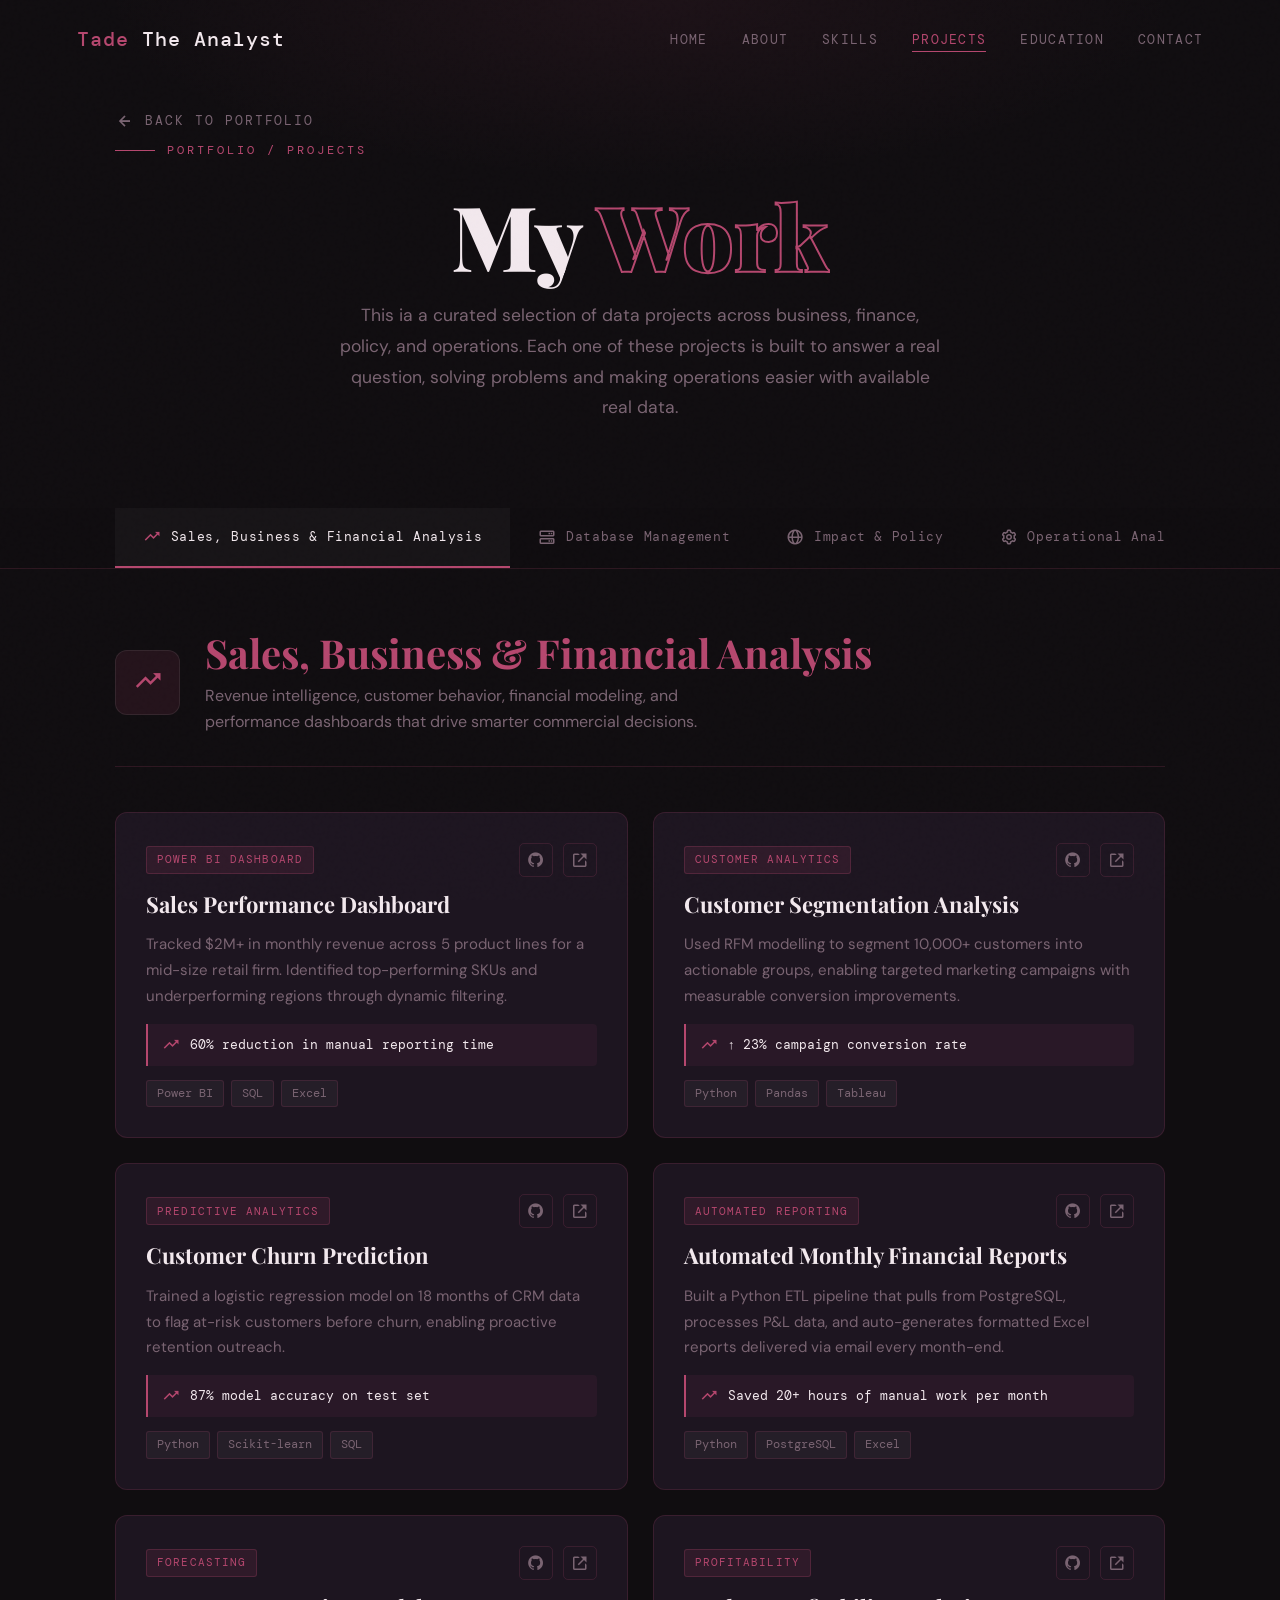
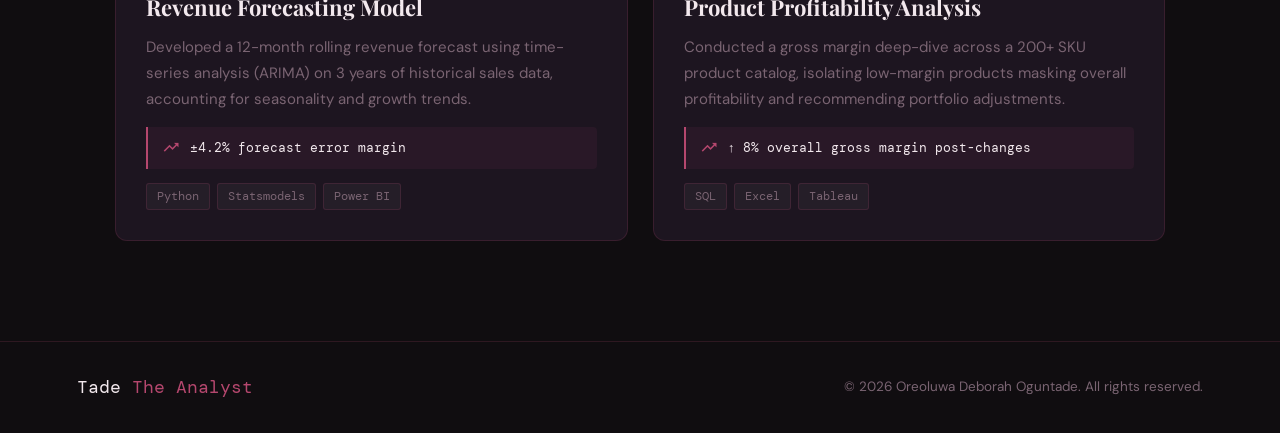
==== projects.html @ 28991176 "new operational" ====
<!DOCTYPE html>
<html lang="en">
<head>
    <meta charset="UTF-8">
    <meta name="viewport" content="width=device-width, initial-scale=1.0">
    <title>Projects — Oreoluwa Deborah Oguntade</title>
    <link rel="stylesheet" href="style.css">
    <link rel="stylesheet" href="projects.css">
    <link href='https://unpkg.com/boxicons@2.1.4/css/boxicons.min.css' rel='stylesheet'>
    <link href="https://fonts.googleapis.com/css2?family=Playfair+Display:wght@400;700;900&family=DM+Mono:wght@300;400;500&family=DM+Sans:wght@300;400;500;600&display=swap" rel="stylesheet">
</head>
<body>

    <div class="cursor"></div>
    <div class="cursor-follower"></div>
    <div class="noise"></div>

    <!-- Header -->
    <header class="header scrolled" id="header">
        <a href="index.html" class="logo"><span>Tade </span>The Analyst</a>
        <div class="bx bx-menu" id="menu-icon"></div>
        <nav class="navbar" id="navbar">
            <a href="index.html#home">Home</a>
            <a href="index.html#about">About</a>
            <a href="index.html#skills">Skills</a>
            <a href="projects.html" class="active">Projects</a>
            <a href="index.html#education">Education</a>
            <a href="index.html#contact">Contact</a>
        </nav>
    </header>

    <!-- Page Hero -->
    <section class="proj-hero">
        <div class="section-label">
            <span class="label-line"></span>
            <span>Portfolio / Projects</span>
        </div>
        <h1 class="proj-hero-title">My <span>Work</span></h1>
        <p class="proj-hero-sub">This ia a curated selection of data projects across business, finance, policy, and operations. Each one of these projects is built to answer a real question, solving problems and making operations easier with available real data.</p>
        <a href="index.html" class="back-link">
            <i class='bx bx-left-arrow-alt'></i>
            <span>Back to Portfolio</span>
        </a>
    </section>

    <!-- Filter Tabs -->
    <div class="tabs-wrapper">
        <div class="tabs" id="tabs">
            <button class="tab active" data-category="sales" data-color="#b5476e">
                <i class='bx bx-trending-up'></i>
                <span>Sales, Business & Financial Analysis</span>
            </button>
            <button class="tab" data-category="database" data-color="#b5476e">
                 <i class='bx bx-server'></i>
                <span>Database Management</span>
            </button>
            <button class="tab" data-category="impact" data-color="#b5476e">
                <i class='bx bx-globe'></i>
                <span>Impact & Policy</span>
            </button>
            <button class="tab" data-category="operational" data-color="#b5476e">
                <i class='bx bx-cog'></i>
                <span>Operational Analysis</span>
            </button>
        </div>
    </div>

    <!-- Projects Grid -->
    <section class="projects-section">
        <div class="projects-container" id="projectsContainer">

            <!-- SALES, BUSINESS & FINANCCIAL ANALYSIS -->
            <div class="category-group active" data-category="sales">
    <div class="category-intro">
        <div class="cat-icon" style="--cat-color: #b5476e; --cat-color-bg: rgba(181,71,110,0.12);">
            <i class='bx bx-trending-up'></i>
        </div>
        <div>
            <h2 class="cat-title" style="--cat-color: #b5476e;">Sales, Business & Financial Analysis</h2>
            <p class="cat-desc">Revenue intelligence, customer behavior, financial modeling, and performance dashboards that drive smarter commercial decisions.</p>
        </div>
    </div>
    <div class="proj-grid">

        <div class="proj-card" style="--cat-color: #b5476e;">
            <div class="proj-card-top">
                <span class="proj-tag" style="--cat-color: #b5476e;">Power BI Dashboard</span>
                <div class="proj-card-links">
                    <a href="#" aria-label="GitHub" title="View on GitHub"><i class='bx bxl-github'></i></a>
                    <a href="#" aria-label="Live Report" title="View Live Report"><i class='bx bx-link-external'></i></a>
                </div>
            </div>
            <h3>Sales Performance Dashboard</h3>
            <p>Tracked $2M+ in monthly revenue across 5 product lines for a mid-size retail firm. Identified top-performing SKUs and underperforming regions through dynamic filtering.</p>
            <div class="proj-metric">
                <i class='bx bx-trending-up'></i>
                <span>60% reduction in manual reporting time</span>
            </div>
            <div class="proj-tech">
                <span>Power BI</span><span>SQL</span><span>Excel</span>
            </div>
        </div>

        <div class="proj-card" style="--cat-color: #b5476e;">
            <div class="proj-card-top">
                <span class="proj-tag" style="--cat-color: #b5476e;">Customer Analytics</span>
                <div class="proj-card-links">
                    <a href="#" aria-label="GitHub" title="View on GitHub"><i class='bx bxl-github'></i></a>
                    <a href="#" aria-label="Live Report" title="View Live Report"><i class='bx bx-link-external'></i></a>
                </div>
            </div>
            <h3>Customer Segmentation Analysis</h3>
            <p>Used RFM modelling to segment 10,000+ customers into actionable groups, enabling targeted marketing campaigns with measurable conversion improvements.</p>
            <div class="proj-metric">
                <i class='bx bx-trending-up'></i>
                <span>↑ 23% campaign conversion rate</span>
            </div>
            <div class="proj-tech">
                <span>Python</span><span>Pandas</span><span>Tableau</span>
            </div>
        </div>

        <div class="proj-card" style="--cat-color: #b5476e;">
            <div class="proj-card-top">
                <span class="proj-tag" style="--cat-color: #b5476e;">Predictive Analytics</span>
                <div class="proj-card-links">
                    <a href="#" aria-label="GitHub" title="View on GitHub"><i class='bx bxl-github'></i></a>
                    <a href="#" aria-label="Live Report" title="View Live Report"><i class='bx bx-link-external'></i></a>
                </div>
            </div>
            <h3>Customer Churn Prediction</h3>
            <p>Trained a logistic regression model on 18 months of CRM data to flag at-risk customers before churn, enabling proactive retention outreach.</p>
            <div class="proj-metric">
                <i class='bx bx-trending-up'></i>
                <span>87% model accuracy on test set</span>
            </div>
            <div class="proj-tech">
                <span>Python</span><span>Scikit-learn</span><span>SQL</span>
            </div>
        </div>

        <div class="proj-card" style="--cat-color: #b5476e;">
            <div class="proj-card-top">
                <span class="proj-tag" style="--cat-color: #b5476e;">Automated Reporting</span>
                <div class="proj-card-links">
                    <a href="#" aria-label="GitHub" title="View on GitHub"><i class='bx bxl-github'></i></a>
                    <a href="#" aria-label="Live Report" title="View Live Report"><i class='bx bx-link-external'></i></a>
                </div>
            </div>
            <h3>Automated Monthly Financial Reports</h3>
            <p>Built a Python ETL pipeline that pulls from PostgreSQL, processes P&L data, and auto-generates formatted Excel reports delivered via email every month-end.</p>
            <div class="proj-metric">
                <i class='bx bx-trending-up'></i>
                <span>Saved 20+ hours of manual work per month</span>
            </div>
            <div class="proj-tech">
                <span>Python</span><span>PostgreSQL</span><span>Excel</span>
            </div>
        </div>

        <div class="proj-card" style="--cat-color: #b5476e;">
            <div class="proj-card-top">
                <span class="proj-tag" style="--cat-color: #b5476e;">Forecasting</span>
                <div class="proj-card-links">
                    <a href="#" aria-label="GitHub" title="View on GitHub"><i class='bx bxl-github'></i></a>
                    <a href="#" aria-label="Live Report" title="View Live Report"><i class='bx bx-link-external'></i></a>
                </div>
            </div>
            <h3>Revenue Forecasting Model</h3>
            <p>Developed a 12-month rolling revenue forecast using time-series analysis (ARIMA) on 3 years of historical sales data, accounting for seasonality and growth trends.</p>
            <div class="proj-metric">
                <i class='bx bx-trending-up'></i>
                <span>±4.2% forecast error margin</span>
            </div>
            <div class="proj-tech">
                <span>Python</span><span>Statsmodels</span><span>Power BI</span>
            </div>
        </div>

        <div class="proj-card" style="--cat-color: #b5476e;">
            <div class="proj-card-top">
                <span class="proj-tag" style="--cat-color: #b5476e;">Profitability</span>
                <div class="proj-card-links">
                    <a href="#" aria-label="GitHub" title="View on GitHub"><i class='bx bxl-github'></i></a>
                    <a href="#" aria-label="Live Report" title="View Live Report"><i class='bx bx-link-external'></i></a>
                </div>
            </div>
            <h3>Product Profitability Analysis</h3>
            <p>Conducted a gross margin deep-dive across a 200+ SKU product catalog, isolating low-margin products masking overall profitability and recommending portfolio adjustments.</p>
            <div class="proj-metric">
                <i class='bx bx-trending-up'></i>
                <span>↑ 8% overall gross margin post-changes</span>
            </div>
            <div class="proj-tech">
                <span>SQL</span><span>Excel</span><span>Tableau</span>
            </div>
        </div>

    </div>
            </div>

            <!-- DATABASE MANAGEMENT -->
            <div class="category-group" data-category="database">
            <div class="category-intro">
            <div class="cat-icon" style="--cat-color: #b5476e; --cat-color-bg: rgba(181,71,110,0.12);">
            <i class='bx bx-server'></i>
            </div>
            <div>
            <h2 class="cat-title" style="--cat-color: #b5476e;">Database Management</h2>
            <p class="cat-desc">Designing, building, and optimizing relational database systems that store, manage, and retrieve data reliably at scale.</p>
            </div>
            </div>
            <div class="proj-grid">

            <div class="proj-card" style="--cat-color: #b5476e;">
            <div class="proj-card-top">
                <span class="proj-tag" style="--cat-color: #b5476e;">Management System</span>
                <div class="proj-card-links">
                    <a href="https://github.com/TadeDerhbi/Global-Gadgets-Database" aria-label="GitHub" title="View on GitHub"><i class='bx bxl-github'></i></a>
                </div>
            </div>
            <h3>Global Gadgets Management System</h3>
            <p>Designed and implemented a relational database system for a company named GobalGadgets to help manage product inventory, supplier records, sales transactions, and customer data.
                The project was designed following best practices in relational database design and normalization up to Third Normal Form (3NF).</p>
            <div class="proj-metric">
                <i class='bx bx-server'></i>
                <span>Managed business records across various suppliers, inventory, product and customers</span>
            </div>
            <div class="proj-tech">
                <span>T-SQL</span><span>SSMS</span><span>ChartDB</span> <span>Stored Procedures</span>
            </div>
            </div>

            <div class="proj-card" style="--cat-color: #b5476e;">
            <div class="proj-card-top">
                <span class="proj-tag" style="--cat-color: #b5476e;">Management System</span>
                <div class="proj-card-links">
                    <a href="https://github.com/TadeDerhbi/Library-Management-System" aria-label="GitHub" title="View on GitHub"><i class='bx bxl-github'></i></a>
                </div>
            </div>
            <h3>Library Management System</h3>
            <p>Built a fully normalized database system for a public library managing book catalogues, member records, borrowing history, reservations, and fine tracking with optimized search queries.</p>
            <div class="proj-metric">
                <i class='bx bx-server'></i>
                <span>Reduced query retrieval time by nearly 40%</span>
            </div>
            <div class="proj-tech">
                <span>T-SQL</span><span>SSMS</span><span>Normalization</span> 
            </div>
            </div>

            <div class="proj-card" style="--cat-color: #b5476e;">
            <div class="proj-card-top">
                <span class="proj-tag" style="--cat-color: #b5476e;">Management System</span>
                <div class="proj-card-links">
                    <a href="https://github.com/TadeDerhbi/Hospital-Database-System" aria-label="GitHub" title="View on GitHub"><i class='bx bxl-github'></i></a>
                </div>
            </div>
            <h3>Hospital Management System</h3>
            <p>This project provides the SQL schema and a sample dataset for a hospital management system.
                The database is designed to manage patient, doctor, appointment, and medical record information efficiently and is structured to comply with Third Normal Form (3NF) to ensure data integrity and reduce redundancy.</p>
            <div class="proj-metric">
                <i class='bx bx-server'></i>
                <span>Streamlined records for patients to easily access appointment times, and Doctor availability</span>
            </div>
            <div class="proj-tech">
                <span>T-SQL</span><span>SSMS</span><span>ERD Diagram</span>
            </div>
            </div>

            <div class="proj-card" style="--cat-color: #b5476e;">
            <div class="proj-card-top">
                <span class="proj-tag" style="--cat-color: #b5476e;">Management System</span>
                <div class="proj-card-links">
                    <a href="#" aria-label="GitHub" title="View on GitHub"><i class='bx bxl-github'></i></a>
                    <a href="#" aria-label="Live Report" title="View Live Report"><i class='bx bx-link-external'></i></a>
                </div>
            </div>
            <h3>University Student Records System</h3>
            <p>Designed a multi-table relational database handling student enrollment, course registration, grade management, lecturer assignments, and departmental reporting for a university environment.</p>
            <div class="proj-metric">
                <i class='bx bx-server'></i>
                <span>Supported 5,000+ student records across 8 departments</span>
            </div>
            <div class="proj-tech">
                <span>PostgreSQL</span><span>SQL</span><span>ERD Design</span>
            </div>
            </div>

            </div>
            </div>

            <!-- IMPACT & POLICY -->
            <div class="category-group" data-category="impact">
                <div class="category-intro">
                    <div class="cat-icon" style="--cat-color: #b5476e; --cat-color-bg: rgba(181,71,110,0.12);">
                        <i class='bx bx-globe'></i>
                    </div>
                    <div>
                        <h2 class="cat-title" style="--cat-color: #b5476e;">Impact & Policy Analysis</h2>
                        <p class="cat-desc">Data-driven evaluation of programs, policies, and social outcomes — turning public data into evidence for change.</p>
                    </div>
                </div>
                <div class="proj-grid">
                    <div class="proj-card" style="--cat-color: #b5476e;">
                        <div class="proj-card-top">
                            <span class="proj-tag" style="--cat-color: #b5476e;">Program Evaluation</span>
                            <div class="proj-card-links">
                                <a href="#" aria-label="GitHub" title="View on GitHub"><i class='bx bxl-github'></i></a>
                                <a href="#" aria-label="Live Report" title="View Live Report"><i class='bx bx-link-external'></i></a>
                            </div>
                        </div>
                        <h3>NGO Intervention Impact Assessment</h3>
                        <p>Evaluated the effectiveness of a youth skills program across 6 states using pre/post survey data, difference-in-differences analysis, and demographic breakdowns.</p>
                        <div class="proj-metric">
                            <i class='bx bx-check-shield'></i>
                            <span>Statistically significant 34% skill gain measured</span>
                        </div>
                        <div class="proj-tech">
                            <span>R</span><span>ggplot2</span><span>Excel</span>
                        </div>
                    </div>

                    <div class="proj-card" style="--cat-color: #b5476e;">
                        <div class="proj-card-top">
                            <span class="proj-tag" style="--cat-color: #b5476e;">Survey Analysis</span>
                            <div class="proj-card-links">
                                <a href="#" aria-label="GitHub" title="View on GitHub"><i class='bx bxl-github'></i></a>
                                <a href="#" aria-label="Live Report" title="View Live Report"><i class='bx bx-link-external'></i></a>
                            </div>
                        </div>
                        <h3>Healthcare Access Survey Insights</h3>
                        <p>Cleaned and analyzed a 2,000-respondent household survey on healthcare access barriers, producing a summary report with visualizations for a public health team.</p>
                        <div class="proj-metric">
                            <i class='bx bx-check-shield'></i>
                            <span>Findings informed 3 policy recommendations</span>
                        </div>
                        <div class="proj-tech">
                            <span>Python</span><span>Pandas</span><span>Power BI</span>
                        </div>
                    </div>

                    <div class="proj-card" style="--cat-color: #b5476e;">
                        <div class="proj-card-top">
                            <span class="proj-tag" style="--cat-color: #b5476e;">Public Data</span>
                            <div class="proj-card-links">
                                <a href="#" aria-label="GitHub" title="View on GitHub"><i class='bx bxl-github'></i></a>
                                <a href="#" aria-label="Live Report" title="View Live Report"><i class='bx bx-link-external'></i></a>
                            </div>
                        </div>
                        <h3>Education Outcome Disparity Study</h3>
                        <p>Analysed publicly available national education data to map performance gaps between urban and rural schools, segmented by funding levels and teacher-student ratios.</p>
                        <div class="proj-metric">
                            <i class='bx bx-check-shield'></i>
                            <span>Presented to a state education board panel</span>
                        </div>
                        <div class="proj-tech">
                            <span>R</span><span>SQL</span><span>Tableau</span>
                        </div>
                    </div>

                    <div class="proj-card" style="--cat-color: #b5476e;">
                        <div class="proj-card-top">
                            <span class="proj-tag" style="--cat-color: #b5476e;">Economic Analysis</span>
                            <div class="proj-card-links">
                                <a href="#" aria-label="GitHub" title="View on GitHub"><i class='bx bxl-github'></i></a>
                                <a href="#" aria-label="Live Report" title="View Live Report"><i class='bx bx-link-external'></i></a>
                            </div>
                        </div>
                        <h3>Poverty Index Mapping</h3>
                        <p>Combined census microdata with geospatial tools to create a district-level poverty vulnerability index, visualized as an interactive choropleth map.</p>
                        <div class="proj-metric">
                            <i class='bx bx-check-shield'></i>
                            <span>Used by an NGO to prioritize 12 intervention zones</span>
                        </div>
                        <div class="proj-tech">
                            <span>Python</span><span>GeoPandas</span><span>Folium</span>
                        </div>
                    </div>
                </div>
            </div>
            <!-- OPERATIONAL ANALYSIS -->
            <div class="category-group" data-category="operational">
                <div class="category-intro">
                    <div class="cat-icon" style="--cat-color: #b5476e; --cat-color-bg: rgba(181,71,110,0.12);">
                        <i class='bx bx-cog'></i>
                    </div>
                    <div>
                        <h2 class="cat-title" style="--cat-color: #b5476e;">Operational Analysis</h2>
                        <p class="cat-desc">Behind every efficient business is a data story waiting to be told. These projects dig into the operational layer — logistics, workforce, production, and fulfillment — to find where time is lost, costs are hidden, and performance can be improved.</p>
                    </div>
                </div>
                <div class="proj-grid">

                    <div class="proj-card" style="--cat-color: #b5476e;">
                        <div class="proj-card-top">
                            <span class="proj-tag" style="--cat-color: #b5476e;">Supply Chain</span>
                            <div class="proj-card-links">
                                <a href="#" aria-label="GitHub" title="View on GitHub"><i class='bx bxl-github'></i></a>
                                <a href="#" aria-label="Live Report" title="View Live Report"><i class='bx bx-link-external'></i></a>
                            </div>
                        </div>
                        <h3>Inventory Optimization Analysis</h3>
                        <p>Analysed 2 years of inventory movement data to identify overstock and stockout patterns, recommending reorder points that reduced carrying costs significantly.</p>
                        <div class="proj-metric">
                            <i class='bx bx-package'></i>
                            <span>↓ 18% reduction in inventory carrying costs</span>
                        </div>
                        <div class="proj-tech">
                            <span>Python</span><span>SQL</span><span>Power BI</span>
                        </div>
                    </div>

                    <div class="proj-card" style="--cat-color: #b5476e;">
                        <div class="proj-card-top">
                            <span class="proj-tag" style="--cat-color: #b5476e;">HR Analytics</span>
                            <div class="proj-card-links">
                                <a href="#" aria-label="GitHub" title="View on GitHub"><i class='bx bxl-github'></i></a>
                                <a href="#" aria-label="Live Report" title="View Live Report"><i class='bx bx-link-external'></i></a>
                            </div>
                        </div>
                        <h3>Employee Attrition Dashboard</h3>
                        <p>Built an HR analytics dashboard tracking headcount, attrition rates, and tenure distributions across departments, helping HR identify high-risk teams and act before talent walks out the door.</p>
                        <div class="proj-metric">
                            <i class='bx bx-package'></i>
                            <span>Attrition identified 3 months earlier than usual</span>
                        </div>
                        <div class="proj-tech">
                            <span>Power BI</span><span>Excel</span><span>DAX</span>
                        </div>
                    </div>

                    <div class="proj-card" style="--cat-color: #b5476e;">
                        <div class="proj-card-top">
                            <span class="proj-tag" style="--cat-color: #b5476e;">Process Efficiency</span>
                            <div class="proj-card-links">
                                <a href="#" aria-label="GitHub" title="View on GitHub"><i class='bx bxl-github'></i></a>
                                <a href="#" aria-label="Live Report" title="View Live Report"><i class='bx bx-link-external'></i></a>
                            </div>
                        </div>
                        <h3>Order Fulfillment Bottleneck Analysis</h3>
                        <p>Mapped the full order-to-delivery pipeline for a logistics company, using process mining techniques to isolate the two stages responsible for 70% of all delivery delays.</p>
                        <div class="proj-metric">
                            <i class='bx bx-package'></i>
                            <span>↓ 31% average order fulfillment time</span>
                        </div>
                        <div class="proj-tech">
                            <span>Python</span><span>SQL</span><span>Tableau</span>
                        </div>
                    </div>

                    <div class="proj-card" style="--cat-color: #b5476e;">
                        <div class="proj-card-top">
                            <span class="proj-tag" style="--cat-color: #b5476e;">Quality Control</span>
                            <div class="proj-card-links">
                                <a href="#" aria-label="GitHub" title="View on GitHub"><i class='bx bxl-github'></i></a>
                                <a href="#" aria-label="Live Report" title="View Live Report"><i class='bx bx-link-external'></i></a>
                            </div>
                        </div>
                        <h3>Manufacturing Defect Rate Tracker</h3>
                        <p>Designed a real-time defect monitoring dashboard for a production line, using control charts and trend analysis to flag quality deviations early — before they reached the customer.</p>
                        <div class="proj-metric">
                            <i class='bx bx-package'></i>
                            <span>↓ 22% defect rate within first quarter</span>
                        </div>
                        <div class="proj-tech">
                            <span>Python</span><span>Excel</span><span>Power BI</span>
                        </div>
                    </div>
                    </div>
            </div>
        </div>
    </section>
    
    <!-- Footer -->
    <footer class="footer">
        <div class="footer-inner">
            <span class="footer-logo">Tade <span>The Analyst</span></span>
            <p>© 2026 Oreoluwa Deborah Oguntade. All rights reserved.</p>
        </div>
    </footer>

    <script src="smart.js"></script>
    <script src="projects.js"></script>
</body>
</html>
---- style.css ----
@import url('https://fonts.googleapis.com/css2?family=Playfair+Display:wght@400;700;900&family=DM+Mono:wght@300;400;500&family=DM+Sans:wght@300;400;500;600&display=swap');

/* ===================== RESET & ROOT ===================== */
*, *::before, *::after {
    margin: 0;
    padding: 0;
    box-sizing: border-box;
    border: none;
    scroll-behavior: smooth;
    text-decoration: none;
    outline: none;
}

:root {
    --bg-color: #100d10;
    --bg-2: #17121a;
    --bg-card: #1d1520;
    --text-color: #c9b8c4;
    --text-muted: #7a6472;
    --main-color: #b5476e;
    --main-light: #cc5a80;
    --accent: #d4a0b0;
    --white: #f2e8ed;
    --border: rgba(181, 71, 110, 0.18);
    --border-hover: rgba(181, 71, 110, 0.45);
    --ff-display: 'Playfair Display', serif;
    --ff-mono: 'DM Mono', monospace;
    --ff-body: 'DM Sans', sans-serif;
    --transition: 0.35s cubic-bezier(0.4, 0, 0.2, 1);
}

html {
    font-size: 62.5%;
    overflow-x: hidden;
    scroll-behavior: smooth;
}

body {
    background: var(--bg-color);
    color: var(--text-color);
    font-family: var(--ff-body);
    font-size: 1.6rem;
    line-height: 1.7;
    overflow-x: hidden;
    cursor: none;
}
a, button, input, textarea{
    cursor: none;
}

.cursor, .cursor-follower{
    pointer-events: none;
    will-change: transform;
}
/* ===================== NOISE OVERLAY ===================== */
.noise {
    position: fixed;
    inset: 0;
    background-image: url("data:image/svg+xml,%3Csvg viewBox='0 0 256 256' xmlns='http://www.w3.org/2000/svg'%3E%3Cfilter id='noise'%3E%3CfeTurbulence type='fractalNoise' baseFrequency='0.9' numOctaves='4' stitchTiles='stitch'/%3E%3C/filter%3E%3Crect width='100%25' height='100%25' filter='url(%23noise)' opacity='0.04'/%3E%3C/svg%3E");
    pointer-events: none;
    z-index: 9999;
    opacity: 0.4;
}

/* ===================== CURSOR ===================== */
.cursor, .cursor-follower {
    position: fixed;
    border-radius: 50%;
    pointer-events: none;
    z-index: 10000;
    top: 0;
    left: 0;
    transform: translate(-100px, -100px);
    transition: opacity 0.3s;
    will-change: transform;
}
.cursor {
    width: 8px;
    height: 8px;
    background: var(--main-color);
}
.cursor-follower {
    width: 32px;
    height: 32px;
    border: 1.5px solid rgba(181, 71, 110, 0.5);
}

body:has(a:hover) .cursor-follower,
body:has(button:hover) .cursor-follower {
    width: 50px;
    height: 50px;
    border-color: var(--main-color);
}

/* ===================== SCROLLBAR ===================== */
::-webkit-scrollbar { width: 4px; }
::-webkit-scrollbar-track { background: var(--bg-color); }
::-webkit-scrollbar-thumb { background: var(--main-color); border-radius: 2px; }

/* ===================== SECTION BASE ===================== */
section {
    min-height: 100vh;
    padding: 10rem 9% 6rem;
    position: relative;
}

.section-label {
    display: flex;
    align-items: center;
    gap: 1.2rem;
    font-family: var(--ff-mono);
    font-size: 1.2rem;
    color: var(--main-color);
    text-transform: uppercase;
    letter-spacing: 0.25em;
    margin-bottom: 3rem;
}

.label-line {
    display: inline-block;
    width: 4rem;
    height: 1px;
    background: var(--main-color);
}

.section-heading {
    font-family: var(--ff-display);
    font-size: clamp(3.5rem, 5vw, 5.5rem);
    font-weight: 700;
    color: var(--white);
    line-height: 1.15;
    margin-bottom: 1.5rem;
}
.section-heading span { color: var(--main-color); }

.section-sub {
    font-size: 1.7rem;
    color: var(--text-muted);
    margin-bottom: 5rem;
    max-width: 50rem;
}

/* ===================== HEADER ===================== */
.header {
    position: fixed;
    top: 0;
    left: 0;
    width: 100%;
    display: flex;
    padding: 2.2rem 6%;
    background: transparent;
    justify-content: space-between;
    align-items: center;
    z-index: 1000;
    transition: background var(--transition), box-shadow var(--transition);
}
.header.scrolled {
    background: rgba(15, 12, 10, 0.92);
    backdrop-filter: blur(12px);
    -webkit-backdrop-filter: blur(12px);
    box-shadow: 0 1px 0 var(--border);
}
.logo {
    font-family: var(--ff-mono);
    font-size: 2rem;
    color: var(--white);
    font-weight: 500;
    letter-spacing: 0.05em;
}
.logo span { color: var(--main-color); }
.navbar a {
    font-family: var(--ff-mono);
    font-size: 1.3rem;
    color: var(--text-muted);
    margin-left: 3rem;
    text-transform: uppercase;
    letter-spacing: 0.1em;
    transition: color var(--transition);
    position: relative;
}
.navbar a::after {
    content: '';
    position: absolute;
    bottom: -4px;
    left: 0;
    width: 0;
    height: 1px;
    background: var(--main-color);
    transition: width var(--transition);
}
.navbar a:hover, .navbar a.active {
    color: var(--main-color);
}
.navbar a:hover::after, .navbar a.active::after { width: 100%; }

#menu-icon {
    font-size: 3rem;
    color: var(--text-color);
    cursor: pointer;
    display: none;
}

/* ===================== BUTTONS ===================== */
.btn {
    display: inline-flex;
    align-items: center;
    gap: 0.8rem;
    padding: 1.3rem 2.8rem;
    border-radius: 0.4rem;
    font-family: var(--ff-mono);
    font-size: 1.4rem;
    font-weight: 500;
    letter-spacing: 0.05em;
    cursor: pointer;
    transition: all var(--transition);
    position: relative;
    overflow: hidden;
    z-index: 1;
}
.btn span, .btn i {
    position: relative;
    z-index: 2;
    pointer-events: none;
}
.btn::before {
    content: '';
    position: absolute;
    inset: 0;
    transform: translateX(-100%);
    transition: transform var(--transition);
    z-index: 0;
}
.btn:hover::before { transform: translateX(0); }
.btn i { font-size: 1.8rem; transition: transform var(--transition); }
.btn:hover i { transform: translateX(4px); }

.btn-primary {
    background: var(--main-color);
    color: var(--bg-color);
    border: 1.5px solid var(--main-color);
}
.btn-primary::before { background: var(--main-light); }
.btn-primary:hover { color: var(--bg-color); }

.btn-outline {
    background: transparent;
    color: var(--main-color);
    border: 1.5px solid var(--main-color);
}
.btn-outline::before { background: var(--main-color); }
.btn-outline:hover { color: var(--bg-color); }
.full-width { width: 100%; justify-content: center; }

/* ===================== HOME ===================== */
.home {
    min-height: 100vh;
    padding: 0 6%;
    display: flex;
    align-items: center;
    position: relative;
    background: radial-gradient(ellipse 70% 60% at 70% 50%, rgba(181, 71, 110, 0.07) 0%, transparent 70%);
}
.home::before {
    content: '';
    position: absolute;
    top: 0; left: 0;
    width: 100%; height: 100%;
    background: linear-gradient(180deg, transparent 80%, var(--bg-color) 100%);
    pointer-events: none;
}
.home-grid {
    display: grid;
    grid-template-columns: 1fr 1fr;
    align-items: center;
    gap: 6rem;
    width: 100%;
    padding-top: 8rem;
    padding-bottom: 4rem;
}
.home-label {
    position: absolute;
    top: 12rem;
    left: 6%;
    display: flex;
    align-items: center;
    gap: 1rem;
    font-family: var(--ff-mono);
    font-size: 1.2rem;
    color: var(--accent);
    text-transform: uppercase;
    letter-spacing: 0.2em;
}
.home-label .label-line { background: var(--accent); }

.greeting {
    font-family: var(--ff-mono);
    font-size: 1.4rem;
    color: var(--main-color);
    letter-spacing: 0.2em;
    text-transform: uppercase;
    margin-bottom: 1rem;
}

.home_content h1 {
    font-family: var(--ff-display);
    font-size: clamp(3rem, 5vw, 5rem);
    font-weight: 900;
    color: var(--white);
    line-height: 1.0;
    margin-bottom: 2rem;
}
.home_content h1 span {
    color: transparent;
    -webkit-text-stroke: 1.5px var(--main-color);
}

.role-tag {
    display: inline-flex;
    align-items: center;
    gap: 1rem;
    background: var(--bg-card);
    border: 1px solid var(--border);
    padding: 0.8rem 1.6rem;
    border-radius: 0.4rem;
    font-family: var(--ff-mono);
    font-size: 1.3rem;
    color: var(--text-color);
    margin-bottom: 2.5rem;
}
.tag-icon { color: var(--main-color); font-size: 1.8rem; }

.home-desc {
    font-size: 1.65rem;
    color: var(--text-muted);
    max-width: 52rem;
    margin-bottom: 3rem;
    line-height: 1.75;
}

.btn-box {
    display: flex;
    gap: 1.5rem;
    flex-wrap: wrap;
    margin-bottom: 4rem;
}

.stats-row {
    display: flex;
    align-items: center;
    gap: 3rem;
}
.stat-divider {
    width: 1px;
    height: 4rem;
    background: var(--border);
}
.stat span:first-child {
    font-family: var(--ff-display);
    font-size: 3.5rem;
    font-weight: 700;
    color: var(--white);
}
.stat > span:nth-child(2) {
    font-size: 2rem;
    color: var(--main-color);
    font-weight: 600;
}
.stat p {
    font-family: var(--ff-mono);
    font-size: 1.1rem;
    color: var(--white);
    text-transform: uppercase;
    letter-spacing: 0.1em;
    margin-top: 0.2rem;
}

/* Visual Card */
.home-visual {
    position: relative;
    display: flex;
    justify-content: center;
    align-items: center;
}
.visual-card {
    background: var(--bg-card);
    border: 1px solid var(--border);
    border-radius: 1.2rem;
    padding: 2.5rem;
    width: 100%;
    max-width: 42rem;
    box-shadow: 0 25px 60px rgba(0,0,0,0.4);
    animation: float 4s ease-in-out infinite;
}
@keyframes float {
    0%, 100% { transform: translateY(0); }
    50% { transform: translateY(-12px); }
}
.vc-header {
    display: flex;
    align-items: center;
    gap: 0.7rem;
    margin-bottom: 2rem;
}
.vc-dot {
    width: 1.1rem;
    height: 1.1rem;
    border-radius: 50%;
}
.vc-dot.red { background: #ff5f57; }
.vc-dot.yellow { background: #febc2e; }
.vc-dot.green { background: #28c840; }
.vc-title {
    font-family: var(--ff-mono);
    font-size: 1.2rem;
    color: var(--text-muted);
    margin-left: auto;
}

.vc-chart {
    height: 12rem;
    position: relative;
    margin-bottom: 2rem;
}
.bar-group {
    display: flex;
    align-items: flex-end;
    gap: 0.8rem;
    height: 100%;
    padding-bottom: 0.5rem;
}
.bar {
    flex: 1;
    background: linear-gradient(to top, var(--main-color), rgba(181,71,110,0.3));
    border-radius: 0.3rem 0.3rem 0 0;
    height: 0;
    animation: barRise 1s ease forwards;
    animation-delay: var(--delay);
}
@keyframes barRise {
    to { height: var(--h); }
}
.chart-line {
    position: absolute;
    inset: 0;
    pointer-events: none;
}
.chart-line svg { width: 100%; height: 100%; }
.line-anim {
    animation: drawLine 2s ease forwards 0.8s;
}
@keyframes drawLine {
    to { stroke-dashoffset: 0; }
}

.vc-stats {
    display: flex;
    justify-content: space-between;
    padding-top: 1.5rem;
    border-top: 1px solid var(--border);
}
.vc-metric {
    display: flex;
    flex-direction: column;
    align-items: center;
    gap: 0.3rem;
}
.metric-val {
    font-family: var(--ff-mono);
    font-size: 1.8rem;
    font-weight: 500;
    color: var(--main-color);
}
.metric-label {
    font-size: 1.1rem;
    color: var(--text-muted);
    text-transform: uppercase;
    letter-spacing: 0.1em;
}

/* Floating badges */
.floating-badge {
    position: absolute;
    display: flex;
    align-items: center;
    gap: 0.6rem;
    background: var(--bg-2);
    border: 1px solid var(--border);
    padding: 0.7rem 1.4rem;
    border-radius: 3rem;
    font-family: var(--ff-mono);
    font-size: 1.2rem;
    color: var(--text-color);
    white-space: nowrap;
    box-shadow: 0 8px 24px rgba(0,0,0,0.3);
    animation: floatBadge 3s ease-in-out infinite;
}
.floating-badge i { color: var(--main-color); font-size: 1.5rem; }
.badge-sql  { top: 5%; right: -5%; animation-delay: 0s; }
.badge-py   { bottom: 25%; right: -10%; animation-delay: 0.8s; }
.badge-bi   { bottom: 5%; left: 5%; animation-delay: 1.5s; }
@keyframes floatBadge {
    0%, 100% { transform: translateY(0); }
    50% { transform: translateY(-8px); }
}

/* Socials */
.socials {
    position: fixed;
    left: 3rem;
    bottom: 4rem;
    display: flex;
    flex-direction: column;
    gap: 1.5rem;
    z-index: 100;
}
.socials::after {
    content: '';
    display: block;
    width: 1px;
    height: 5rem;
    background: var(--border);
    margin: 0 auto;
}
.socials a {
    display: flex;
    justify-content: center;
    align-items: center;
    width: 3.8rem;
    height: 3.8rem;
    border: 1px solid var(--border);
    border-radius: 50%;
    font-size: 1.8rem;
    color: var(--text-muted);
    transition: all var(--transition);
}
.socials a:hover {
    color: var(--main-color);
    border-color: var(--main-color);
    transform: translateY(-3px);
}

/* Scroll indicator */
.scroll-indicator {
    position: absolute;
    bottom: 4rem;
    right: 6%;
    display: flex;
    flex-direction: column;
    align-items: center;
    gap: 1rem;
    font-family: var(--ff-mono);
    font-size: 1.1rem;
    color: var(--text-muted);
    text-transform: uppercase;
    letter-spacing: 0.15em;
}
.scroll-line {
    width: 1px;
    height: 5rem;
    background: linear-gradient(to bottom, var(--main-color), transparent);
    animation: scrollPulse 2s ease-in-out infinite;
}
@keyframes scrollPulse {
    0%, 100% { opacity: 1; transform: scaleY(1); transform-origin: top; }
    50% { opacity: 0.4; }
}

/* ===================== ABOUT ===================== */
.about {
    background: var(--bg-2);
}
.about-grid {
    display: grid;
    grid-template-columns: 1fr 1.3fr;
    gap: 7rem;
    align-items: center;
}
.about-img-wrap {
    display: flex;
    flex-direction: column;
    gap: 2.5rem;
}
.img-frame {
    position: relative;
    border-radius: 1.2rem;
    overflow: hidden;
    border: 1px solid var(--border);
}
.img-frame img {
    width: 100%;
    display: block;
    object-fit: cover;
    aspect-ratio: 4/5;
    filter: grayscale(20%);
    transition: filter var(--transition);
}
.img-frame:hover img { filter: grayscale(0%); }
.img-backdrop {
    position: absolute;
    bottom: 0; left: 0; right: 0;
    height: 40%;
    background: linear-gradient(to top, rgba(15,12,10,0.8), transparent);
}

.about-tools {
    background: var(--bg-card);
    border: 1px solid var(--border);
    border-radius: 1rem;
    padding: 2rem;
}
.about-tools > span {
    font-family: var(--ff-mono);
    font-size: 1.2rem;
    color: var(--text-muted);
    text-transform: uppercase;
    letter-spacing: 0.15em;
    display: block;
    margin-bottom: 1.2rem;
}
.tool-tags {
    display: flex;
    flex-wrap: wrap;
    gap: 0.8rem;
}
.tool-tags span {
    background: rgba(181,71,110,0.1);
    border: 1px solid var(--border);
    color: var(--main-color);
    padding: 0.4rem 1.2rem;
    border-radius: 0.3rem;
    font-family: var(--ff-mono);
    font-size: 1.2rem;
    transition: all var(--transition);
}
.tool-tags span:hover {
    background: var(--main-color);
    color: var(--bg-color);
}

.about-content p {
    color: var(--text-muted);
    margin-bottom: 2rem;
    font-size: 1.65rem;
}
.about-highlights {
    display: grid;
    grid-template-columns: 1fr 1fr;
    gap: 1.2rem;
    margin-bottom: 3rem;
}
.highlight {
    display: flex;
    align-items: center;
    gap: 1rem;
    font-size: 1.5rem;
    color: var(--text-color);
}
.highlight i {
    color: var(--main-color);
    font-size: 2rem;
    flex-shrink: 0;
}

/* ===================== SKILLS ===================== */
.skills {
    background: var(--bg-color);
}
.skills-grid {
    display: grid;
    grid-template-columns: repeat(3, 1fr);
    gap: 2.5rem;
}
.skill-card {
    background: var(--bg-card);
    border: 1px solid var(--border);
    border-radius: 1.2rem;
    padding: 3rem;
    position: relative;
    overflow: hidden;
    transition: all var(--transition);
    opacity: 0;
    transform: translateY(30px);
}
.skill-card.visible {
    opacity: 1;
    transform: translateY(0);
    transition: opacity 0.6s ease calc(var(--delay) * 0.15s), transform 0.6s ease calc(var(--delay) * 0.15s), border-color 0.35s, box-shadow 0.35s;
}
.skill-card::before {
    content: '';
    position: absolute;
    top: 0; left: 0;
    width: 3px; height: 100%;
    background: var(--main-color);
    transform: scaleY(0);
    transform-origin: bottom;
    transition: transform var(--transition);
}
.skill-card:hover {
    border-color: var(--border-hover);
    box-shadow: 0 15px 40px rgba(181,71,110,0.1);
}
.skill-card:hover::before { transform: scaleY(1); }

.skill-icon {
    width: 5rem;
    height: 5rem;
    background: rgba(181,71,110,0.1);
    border: 1px solid var(--border);
    border-radius: 0.8rem;
    display: flex;
    align-items: center;
    justify-content: center;
    font-size: 2.5rem;
    color: var(--main-color);
    margin-bottom: 2rem;
    transition: all var(--transition);
}
.skill-card:hover .skill-icon {
    background: var(--main-color);
    color: var(--bg-color);
}
.skill-card h4 {
    font-family: var(--ff-display);
    font-size: 2rem;
    color: var(--white);
    margin-bottom: 1rem;
}
.skill-card p {
    font-size: 1.45rem;
    color: var(--text-muted);
    line-height: 1.65;
    margin-bottom: 2rem;
}
.skill-bar {
    height: 3px;
    background: rgba(255,255,255,0.05);
    border-radius: 2px;
    overflow: hidden;
    margin-bottom: 0.6rem;
}
.skill-fill {
    height: 100%;
    background: linear-gradient(to right, var(--main-color), var(--accent));
    border-radius: 2px;
    width: 0;
    transition: width 1.2s cubic-bezier(0.4, 0, 0.2, 1);
}
.skill-pct {
    font-family: var(--ff-mono);
    font-size: 1.2rem;
    color: var(--text-muted);
}

/* ===================== PROJECTS ===================== */
.projects {
    background: var(--bg-2);
}
.projects-grid {
    display: grid;
    grid-template-columns: repeat(2, 1fr);
    gap: 2.5rem;
}
.project-card {
    background: var(--bg-card);
    border: 1px solid var(--border);
    border-radius: 1.2rem;
    padding: 3rem;
    transition: all var(--transition);
    position: relative;
    overflow: hidden;
}
.project-card::after {
    content: '';
    position: absolute;
    bottom: 0; left: 0;
    width: 100%; height: 2px;
    background: linear-gradient(to right, var(--main-color), var(--accent));
    transform: scaleX(0);
    transform-origin: left;
    transition: transform var(--transition);
}
.project-card:hover {
    border-color: var(--border-hover);
    box-shadow: 0 20px 50px rgba(0,0,0,0.3);
    transform: translateY(-5px);
}
.project-card:hover::after { transform: scaleX(1); }
.project-card.featured {
    grid-column: span 2;
    background: linear-gradient(135deg, var(--bg-card) 0%, rgba(181,71,110,0.05) 100%);
    border-color: rgba(181,71,110,0.3);
}

.project-header {
    display: flex;
    justify-content: space-between;
    align-items: center;
    margin-bottom: 1.5rem;
}
.proj-tag {
    font-family: var(--ff-mono);
    font-size: 1.1rem;
    color: var(--main-color);
    text-transform: uppercase;
    letter-spacing: 0.1em;
    background: rgba(181,71,110,0.1);
    padding: 0.3rem 0.9rem;
    border-radius: 0.3rem;
}
.proj-links {
    display: flex;
    gap: 1rem;
}
.proj-links a {
    font-size: 2rem;
    color: var(--text-muted);
    transition: color var(--transition);
}
.proj-links a:hover { color: var(--main-color); }

.project-card h3 {
    font-family: var(--ff-display);
    font-size: 2.2rem;
    color: var(--white);
    margin-bottom: 1rem;
}
.project-card p {
    font-size: 1.5rem;
    color: var(--text-muted);
    line-height: 1.7;
    margin-bottom: 2rem;
}
.proj-tech {
    display: flex;
    flex-wrap: wrap;
    gap: 0.8rem;
}
.proj-tech span {
    font-family: var(--ff-mono);
    font-size: 1.2rem;
    color: var(--text-muted);
    background: rgba(255,255,255,0.04);
    border: 1px solid var(--border);
    padding: 0.3rem 0.9rem;
    border-radius: 0.3rem;
}
.projects-teaser {
    min-height: auto;
    padding: 8rem 9%;
}

/* ===================== EDUCATION ===================== */
.education {
    background: var(--bg-color);
}
.timeline {
    position: relative;
    padding-left: 4rem;
    max-width: 75rem;
}
.timeline::before {
    content: '';
    position: absolute;
    left: 0.6rem;
    top: 0; bottom: 0;
    width: 1px;
    background: var(--border);
}
.timeline-item {
    position: relative;
    margin-bottom: 5rem;
}
.timeline-item:last-child { margin-bottom: 0; }
.tl-dot {
    position: absolute;
    left: -3.55rem;
    top: 0.5rem;
    width: 1.4rem;
    height: 1.4rem;
    background: var(--main-color);
    border-radius: 50%;
    border: 3px solid var(--bg-color);
    box-shadow: 0 0 0 4px rgba(181,71,110,0.2);
}
.tl-date {
    font-family: var(--ff-mono);
    font-size: 1.2rem;
    color: var(--main-color);
    text-transform: uppercase;
    letter-spacing: 0.1em;
    display: block;
    margin-bottom: 0.6rem;
}
.tl-content h4 {
    font-family: var(--ff-display);
    font-size: 2.2rem;
    color: var(--white);
    margin-bottom: 0.4rem;
}
.tl-school {
    font-family: var(--ff-mono);
    font-size: 1.3rem;
    color: var(--text-muted);
    margin-bottom: 0.8rem;
}
.tl-content p:last-child {
    font-size: 1.5rem;
    color: var(--text-muted);
    line-height: 1.7;
}

/* ===================== CONTACT ===================== */
.contact {
    background: var(--bg-2);
}
.contact-grid {
    display: grid;
    grid-template-columns: 1fr 1.4fr;
    gap: 8rem;
    align-items: start;
}
.contact-info p {
    font-size: 1.65rem;
    color: var(--text-muted);
    margin-bottom: 3.5rem;
    line-height: 1.75;
}
.contact-details {
    display: flex;
    flex-direction: column;
    gap: 1.8rem;
    margin-bottom: 3rem;
}
.contact-link {
    display: flex;
    align-items: center;
    gap: 1.5rem;
    font-size: 1.6rem;
    color: var(--text-color);
    transition: color var(--transition);
}
.contact-link:hover { color: var(--main-color); }
.contact-link i {
    font-size: 2rem;
    color: var(--main-color);
    width: 2.5rem;
}
.socials-contact {
    display: flex;
    gap: 1.2rem;
}
.socials-contact a {
    display: flex;
    justify-content: center;
    align-items: center;
    width: 4.2rem;
    height: 4.2rem;
    border: 1px solid var(--border);
    border-radius: 0.6rem;
    font-size: 2rem;
    color: var(--text-muted);
    transition: all var(--transition);
}
.socials-contact a:hover {
    color: var(--main-color);
    border-color: var(--main-color);
    background: rgba(181,71,110,0.08);
    transform: translateY(-3px);
}

/* Form */
.contact-form {
    display: flex;
    flex-direction: column;
    gap: 2rem;
}
.form-group {
    position: relative;
}
.form-group input,
.form-group textarea {
    width: 100%;
    padding: 1.6rem 2rem;
    background: var(--bg-card);
    border: 1px solid var(--border);
    border-radius: 0.6rem;
    color: var(--white);
    font-family: var(--ff-body);
    font-size: 1.5rem;
    resize: vertical;
    transition: border-color var(--transition);
    cursor: none;
}
.form-group input:focus,
.form-group textarea:focus {
    border-color: var(--main-color);
    background: rgba(181,71,110,0.04);
}
.form-group label {
    position: absolute;
    top: 1.6rem;
    left: 2rem;
    font-size: 1.5rem;
    color: var(--text-muted);
    pointer-events: none;
    transition: all 0.25s;
}
.form-group input:focus + label,
.form-group input:not(:placeholder-shown) + label,
.form-group textarea:focus + label,
.form-group textarea:not(:placeholder-shown) + label {
    top: -1rem;
    left: 1.2rem;
    font-size: 1.1rem;
    color: var(--main-color);
    background: var(--bg-2);
    padding: 0 0.5rem;
}
.form-group input::placeholder,
.form-group textarea::placeholder { color: transparent; }

.form-success {
    display: none;
    align-items: center;
    gap: 1rem;
    color: var(--main-color);
    font-family: var(--ff-mono);
    font-size: 1.4rem;
    padding: 1.5rem 2rem;
    background: rgba(181,71,110,0.1);
    border: 1px solid var(--border);
    border-radius: 0.6rem;
}
.form-success.show { display: flex; }
.form-success i { font-size: 2rem; }

/* ===================== FOOTER ===================== */
.footer {
    background: var(--bg-color);
    border-top: 1px solid var(--border);
    padding: 3rem 6%;
}
.footer-inner {
    display: flex;
    justify-content: space-between;
    align-items: center;
    flex-wrap: wrap;
    gap: 1rem;
}
.footer-logo {
    font-family: var(--ff-mono);
    font-size: 1.8rem;
    color: var(--white);
}
.footer-logo span { color: var(--main-color); }
.footer p, .footer-built {
    font-size: 1.35rem;
    color: var(--text-muted);
}
.footer-built i {
    color: var(--main-color);
    vertical-align: middle;
}

/* ===================== ANIMATIONS (on scroll) ===================== */
.fade-up {
    opacity: 0;
    transform: translateY(40px);
    transition: opacity 0.7s ease, transform 0.7s ease;
}
.fade-up.visible {
    opacity: 1;
    transform: translateY(0);
}

/* ===================== RESPONSIVE ===================== */
@media (max-width: 1100px) {
    .home-grid { grid-template-columns: 1fr; gap: 5rem; }
    .home-visual { display: none; }
    .about-grid { grid-template-columns: 1fr; }
    .about-img-wrap { display: none; }
    .skills-grid { grid-template-columns: repeat(2, 1fr); }
    .contact-grid { grid-template-columns: 1fr; gap: 4rem; }
}

@media (max-width: 768px) {
    html { font-size: 55%; }
    section { padding: 8rem 5% 5rem; }
    .header { padding: 1.8rem 5%; }
    #menu-icon { display: block; }
    .navbar {
        position: fixed;
        top: 0; right: -100%;
        width: 28rem;
        height: 100vh;
        background: var(--bg-2);
        border-left: 1px solid var(--border);
        display: flex;
        flex-direction: column;
        justify-content: center;
        align-items: center;
        gap: 3rem;
        transition: right var(--transition);
        z-index: 999;
    }
    .navbar.active { right: 0; }
    .navbar a { margin: 0; font-size: 1.8rem; }
    .home { padding: 0 5%; }
    .home-grid { padding-top: 10rem; }
    .projects-grid { grid-template-columns: 1fr; }
    .project-card.featured { grid-column: span 1; }
    .skills-grid { grid-template-columns: 1fr; }
    .about-highlights { grid-template-columns: 1fr; }
    .socials { left: 1.5rem; }
    .scroll-indicator { display: none; }
}

@media (max-width: 480px) {
    .stats-row { gap: 1.5rem; }
    .btn-box { flex-direction: column; }
    .btn { width: 100%; justify-content: center; }
}
---- projects.css ----
/* ===================== PROJECTS PAGE CSS ===================== */

/* ---- Hero ---- */
.proj-hero {
    min-height: auto;
    padding: 14rem 9% 5rem;
    background: radial-gradient(ellipse 60% 50% at 50% 0%, rgba(181,71,110,0.08) 0%, transparent 70%);
    position: relative;
    text-align: center;
}

.proj-hero-title {
    font-family: var(--ff-display);
    font-size: clamp(5rem, 8vw, 9rem);
    font-weight: 900;
    color: var(--white);
    line-height: 1.0;
    margin-bottom: 2rem;
}
.proj-hero-title span {
    color: transparent;
    -webkit-text-stroke: 2px var(--main-color);
}

.proj-hero-sub {
    font-size: 1.75rem;
    color: var(--text-muted);
    max-width: 60rem;
    margin: 0 auto 3.5rem;
    line-height: 1.75;
}

.back-link {
    display: inline-flex;
    align-items: center;
    gap: 0.8rem;
    font-family: var(--ff-mono);
    font-size: 1.3rem;
    color: var(--text-muted);
    text-transform: uppercase;
    letter-spacing: 0.15em;
    transition: color var(--transition);
    position: absolute;
    top: 11rem;
    left: 9%;
}
.back-link i { font-size: 2rem; transition: transform var(--transition); }
.back-link:hover { color: var(--main-color); }
.back-link:hover i { transform: translateX(-4px); }

/* ---- Tabs Wrapper ---- */
.tabs-wrapper {
    position: sticky;
    top: 6.5rem;
    z-index: 500;
    background: rgba(16, 13, 16, 0.9);
    backdrop-filter: blur(16px);
    -webkit-backdrop-filter: blur(16px);
    border-bottom: 1px solid var(--border);
    padding: 0 9%;
}

.tabs {
    display: flex;
    gap: 0;
    overflow-x: auto;
    scrollbar-width: none;
}
.tabs::-webkit-scrollbar { display: none; }

.tab {
    display: flex;
    align-items: center;
    gap: 0.9rem;
    padding: 2rem 2.8rem;
    background: transparent;
    color: var(--text-muted);
    font-family: var(--ff-mono);
    font-size: 1.3rem;
    font-weight: 400;
    letter-spacing: 0.05em;
    cursor: pointer;
    border: none;
    border-bottom: 2px solid transparent;
    white-space: nowrap;
    transition: color 0.3s, border-color 0.3s, background 0.3s;
    position: relative;
}
.tab i {
    font-size: 1.8rem;
    transition: color 0.3s;
}

/* Active tab — color injected via JS from data-color */
.tab.active {
    color: var(--white);
    border-bottom-color: var(--tab-active-color, var(--main-color));
    background: rgba(255,255,255,0.03);
}
.tab.active i {
    color: var(--tab-active-color, var(--main-color));
}
.tab:hover:not(.active) {
    color: var(--text-color);
    background: rgba(255,255,255,0.02);
}

/* ---- Projects Section ---- */
.projects-section {
    min-height: 80vh;
    padding: 6rem 9% 10rem;
    background: var(--bg-color);
}

/* Category Group */
.category-group {
    display: none;
    animation: fadeInGroup 0.45s ease forwards;
}
.category-group.active { display: block; }

@keyframes fadeInGroup {
    from { opacity: 0; transform: translateY(20px); }
    to   { opacity: 1; transform: translateY(0); }
}

/* Category Intro */
.category-intro {
    display: flex;
    align-items: center;
    gap: 2.5rem;
    margin-bottom: 4.5rem;
    padding-bottom: 3rem;
    border-bottom: 1px solid var(--border);
}

.cat-icon {
    width: 6.5rem;
    height: 6.5rem;
    background: var(--cat-color-bg);
    border: 1px solid rgba(255,255,255,0.08);
    border-radius: 1.2rem;
    display: flex;
    align-items: center;
    justify-content: center;
    font-size: 3rem;
    color: var(--cat-color);
    flex-shrink: 0;
}

.cat-title {
    font-family: var(--ff-display);
    font-size: clamp(2.8rem, 3.5vw, 4rem);
    font-weight: 700;
    color: var(--cat-color);
    margin-bottom: 0.6rem;
    line-height: 1.2;
}

.cat-desc {
    font-size: 1.6rem;
    color: var(--text-muted);
    line-height: 1.65;
    max-width: 55rem;
}

/* Project Grid */
.proj-grid {
    display: grid;
    grid-template-columns: repeat(2, 1fr);
    gap: 2.5rem;
}

/* Project Card */
.proj-card {
    background: var(--bg-card);
    border: 1px solid var(--border);
    border-radius: 1.2rem;
    padding: 3rem;
    position: relative;
    overflow: hidden;
    transition: border-color 0.35s, box-shadow 0.35s, transform 0.35s;
    display: flex;
    flex-direction: column;
    gap: 1.4rem;
}

/* Left accent bar using CSS variable from data */
.proj-card::before {
    content: '';
    position: absolute;
    top: 0; left: 0;
    width: 3px; height: 100%;
    background: var(--cat-color, var(--main-color));
    transform: scaleY(0);
    transform-origin: bottom;
    transition: transform 0.35s cubic-bezier(0.4,0,0.2,1);
}
/* Bottom sweep line */
.proj-card::after {
    content: '';
    position: absolute;
    bottom: 0; left: 0;
    width: 100%; height: 2px;
    background: linear-gradient(to right, var(--cat-color, var(--main-color)), transparent);
    transform: scaleX(0);
    transform-origin: left;
    transition: transform 0.4s cubic-bezier(0.4,0,0.2,1);
}

.proj-card:hover {
    border-color: rgba(255,255,255,0.12);
    box-shadow: 0 20px 50px rgba(0,0,0,0.35);
    transform: translateY(-5px);
}
.proj-card:hover::before { transform: scaleY(1); }
.proj-card:hover::after  { transform: scaleX(1); }

/* Card Top Row */
.proj-card-top {
    display: flex;
    justify-content: space-between;
    align-items: center;
}

.proj-tag {
    font-family: var(--ff-mono);
    font-size: 1.1rem;
    color: var(--cat-color, var(--main-color));
    text-transform: uppercase;
    letter-spacing: 0.1em;
    background: color-mix(in srgb, var(--cat-color, var(--main-color)) 12%, transparent);
    padding: 0.35rem 1rem;
    border-radius: 0.3rem;
    border: 1px solid color-mix(in srgb, var(--cat-color, var(--main-color)) 25%, transparent);
}

.proj-card-links {
    display: flex;
    gap: 1rem;
}
.proj-card-links a {
    width: 3.4rem;
    height: 3.4rem;
    display: flex;
    align-items: center;
    justify-content: center;
    border: 1px solid var(--border);
    border-radius: 0.5rem;
    font-size: 1.8rem;
    color: var(--text-muted);
    transition: all 0.3s;
}
.proj-card-links a:hover {
    color: var(--cat-color, var(--main-color));
    border-color: var(--cat-color, var(--main-color));
    background: color-mix(in srgb, var(--cat-color, var(--main-color)) 10%, transparent);
}

/* Card Content */
.proj-card h3 {
    font-family: var(--ff-display);
    font-size: 2.2rem;
    color: var(--white);
    line-height: 1.25;
}

.proj-card p {
    font-size: 1.5rem;
    color: var(--text-muted);
    line-height: 1.72;
    flex: 1;
}

/* Metric Highlight */
.proj-metric {
    display: flex;
    align-items: center;
    gap: 1rem;
    padding: 1rem 1.4rem;
    background: color-mix(in srgb, var(--cat-color, var(--main-color)) 8%, transparent);
    border-left: 2px solid var(--cat-color, var(--main-color));
    border-radius: 0 0.4rem 0.4rem 0;
    font-family: var(--ff-mono);
    font-size: 1.3rem;
    color: var(--white);
}
.proj-metric i {
    font-size: 1.8rem;
    color: var(--cat-color, var(--main-color));
    flex-shrink: 0;
}

/* Tech Pills */
.proj-tech {
    display: flex;
    flex-wrap: wrap;
    gap: 0.7rem;
    margin-top: auto;
}
.proj-tech span {
    font-family: var(--ff-mono);
    font-size: 1.15rem;
    color: var(--text-muted);
    background: rgba(255,255,255,0.04);
    border: 1px solid var(--border);
    padding: 0.3rem 1rem;
    border-radius: 0.3rem;
    transition: color 0.3s, border-color 0.3s;
}
.proj-card:hover .proj-tech span {
    border-color: color-mix(in srgb, var(--cat-color, var(--main-color)) 30%, transparent);
}

/* ---- Responsive ---- */
@media (max-width: 900px) {
    .proj-grid { grid-template-columns: 1fr; }
    .tabs-wrapper { padding: 0 5%; }
    .tab { padding: 1.8rem 1.8rem; font-size: 1.2rem; }
    .tab span { display: none; }
    .tab i { font-size: 2.2rem; }
    .projects-section { padding: 5rem 5% 8rem; }
    .proj-hero { padding: 14rem 5% 4rem; }
    .back-link { left: 5%; }
    .category-intro { flex-direction: column; align-items: flex-start; gap: 1.5rem; }
}

@media (max-width: 600px) {
    .tab span { display: none; }
    .proj-hero-title { font-size: 5rem; }
}
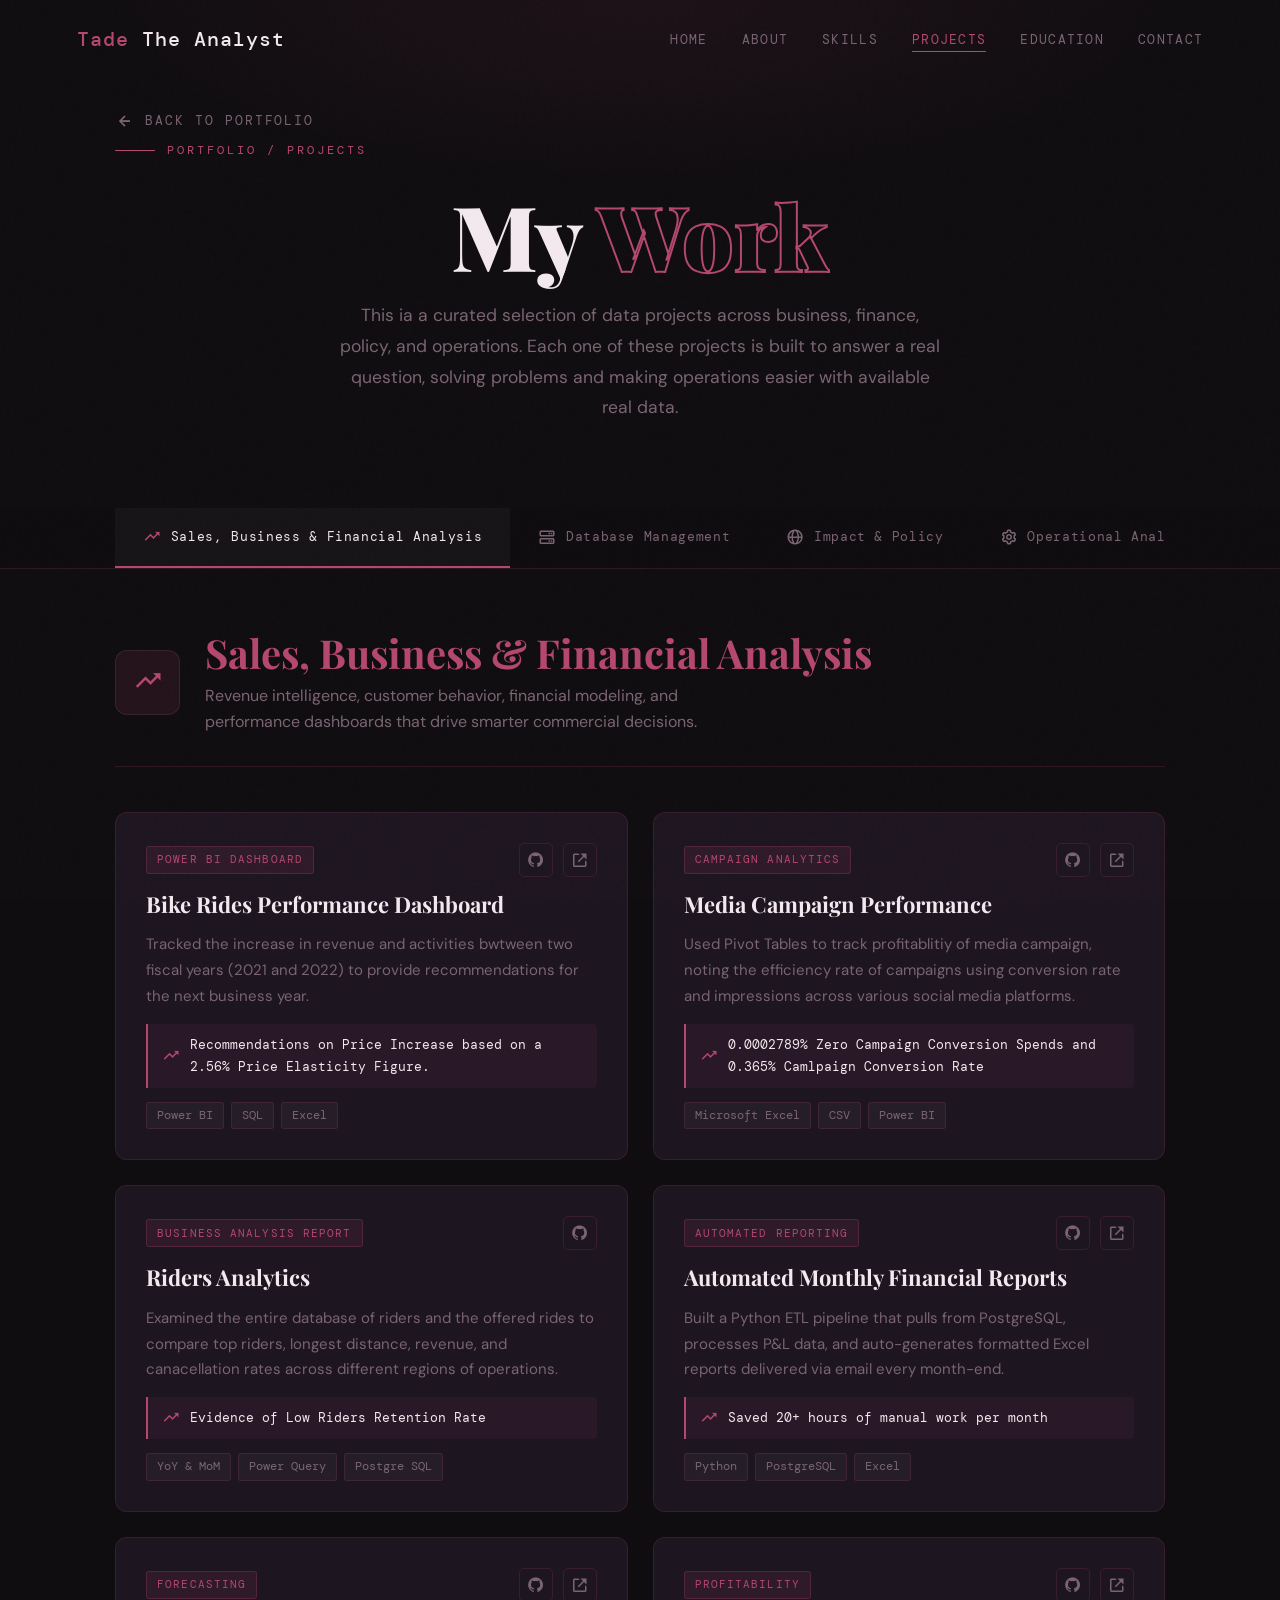
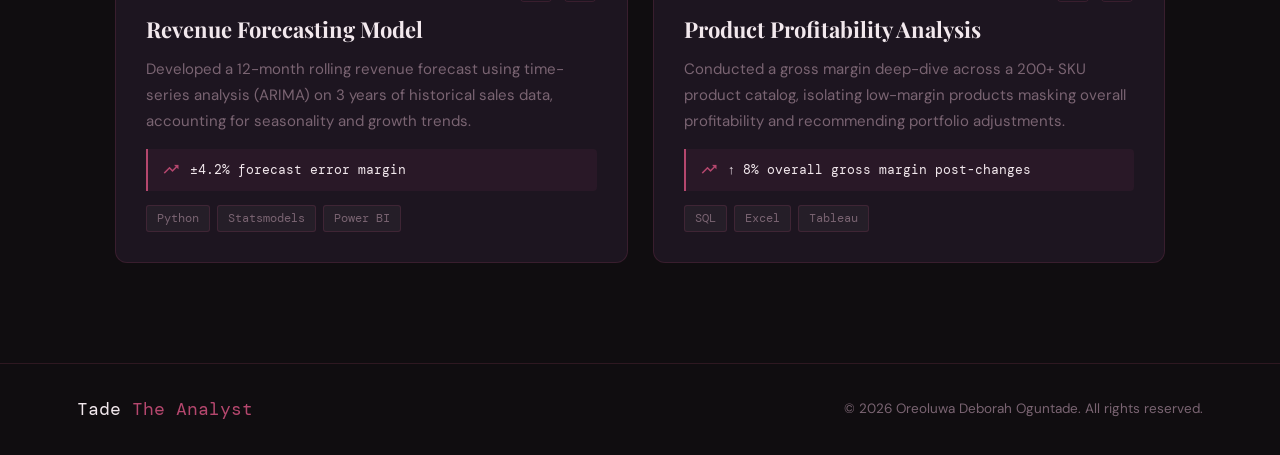
==== commit 9408f98a: "new" ====
--- a/projects.html
+++ b/projects.html
@@ -86,15 +86,15 @@
             <div class="proj-card-top">
                 <span class="proj-tag" style="--cat-color: #b5476e;">Power BI Dashboard</span>
                 <div class="proj-card-links">
-                    <a href="#" aria-label="GitHub" title="View on GitHub"><i class='bx bxl-github'></i></a>
-                    <a href="#" aria-label="Live Report" title="View Live Report"><i class='bx bx-link-external'></i></a>
-                </div>
-            </div>
-            <h3>Sales Performance Dashboard</h3>
-            <p>Tracked $2M+ in monthly revenue across 5 product lines for a mid-size retail firm. Identified top-performing SKUs and underperforming regions through dynamic filtering.</p>
-            <div class="proj-metric">
-                <i class='bx bx-trending-up'></i>
-                <span>60% reduction in manual reporting time</span>
+                    <a href="https://github.com/TadeDerhbi/Bike-Rides-Performance-Dashboard" aria-label="GitHub" title="View on GitHub"><i class='bx bxl-github'></i></a>
+                    <a href="https://onedrive.live.com/?redeem=aHR0cHM6Ly8xZHJ2Lm1zL3UvYy8xZDg4ZDQwMTdjN2M5MGJlL0lRRF93dTl6NnlCaVNweVRlSzRkeUhKb0FSZjhXSUJBdUZLZmpITU9rYzRxNVNzP2U9eWNSYkhX&cid=1D88D4017C7C90BE&id=1D88D4017C7C90BE%21s73efc2ff20eb4a629c9378ae1dc87268&parId=1D88D4017C7C90BE%21sf5a69beafafd46cdbe4627e3fc7e7bf6&o=OneUp" aria-label="Live Report" title="View Live Report"><i class='bx bx-link-external'></i></a>
+                </div>
+            </div>
+            <h3>Bike Rides Performance Dashboard</h3>
+            <p>Tracked the increase in revenue and activities bwtween two fiscal years (2021 and 2022) to provide recommendations for the next business year.</p>
+            <div class="proj-metric">
+                <i class='bx bx-trending-up'></i>
+                <span>Recommendations on Price Increase based on a 2.56% Price Elasticity Figure.</span>
             </div>
             <div class="proj-tech">
                 <span>Power BI</span><span>SQL</span><span>Excel</span>
@@ -103,39 +103,38 @@
 
         <div class="proj-card" style="--cat-color: #b5476e;">
             <div class="proj-card-top">
-                <span class="proj-tag" style="--cat-color: #b5476e;">Customer Analytics</span>
-                <div class="proj-card-links">
-                    <a href="#" aria-label="GitHub" title="View on GitHub"><i class='bx bxl-github'></i></a>
-                    <a href="#" aria-label="Live Report" title="View Live Report"><i class='bx bx-link-external'></i></a>
-                </div>
-            </div>
-            <h3>Customer Segmentation Analysis</h3>
-            <p>Used RFM modelling to segment 10,000+ customers into actionable groups, enabling targeted marketing campaigns with measurable conversion improvements.</p>
-            <div class="proj-metric">
-                <i class='bx bx-trending-up'></i>
-                <span>↑ 23% campaign conversion rate</span>
-            </div>
-            <div class="proj-tech">
-                <span>Python</span><span>Pandas</span><span>Tableau</span>
-            </div>
-        </div>
-
-        <div class="proj-card" style="--cat-color: #b5476e;">
-            <div class="proj-card-top">
-                <span class="proj-tag" style="--cat-color: #b5476e;">Predictive Analytics</span>
-                <div class="proj-card-links">
-                    <a href="#" aria-label="GitHub" title="View on GitHub"><i class='bx bxl-github'></i></a>
-                    <a href="#" aria-label="Live Report" title="View Live Report"><i class='bx bx-link-external'></i></a>
-                </div>
-            </div>
-            <h3>Customer Churn Prediction</h3>
-            <p>Trained a logistic regression model on 18 months of CRM data to flag at-risk customers before churn, enabling proactive retention outreach.</p>
-            <div class="proj-metric">
-                <i class='bx bx-trending-up'></i>
-                <span>87% model accuracy on test set</span>
-            </div>
-            <div class="proj-tech">
-                <span>Python</span><span>Scikit-learn</span><span>SQL</span>
+                <span class="proj-tag" style="--cat-color: #b5476e;">Campaign Analytics</span>
+                <div class="proj-card-links">
+                    <a href="https://github.com/TadeDerhbi/Media-Campaign-Performance" aria-label="GitHub" title="View on GitHub"><i class='bx bxl-github'></i></a>
+                    <a href="https://onedrive.live.com/?redeem=aHR0cHM6Ly8xZHJ2Lm1zL3UvYy8xZDg4ZDQwMTdjN2M5MGJlL0lRQnE2MEhiZ3h5TVNhcVFFZ0ZBcFZ3S0FVT2htSFA1Wnk0UTB3MzBQSjBxbGNVP2U9MUhEZmZy&cid=1D88D4017C7C90BE&id=1D88D4017C7C90BE%21sdb41eb6a1c83498caa90120140a55c0a&parId=1D88D4017C7C90BE%21346&o=OneUp" aria-label="Live Report" title="View Live Report"><i class='bx bx-link-external'></i></a>
+                </div>  
+            </div>
+            <h3>Media Campaign Performance</h3>
+            <p>Used Pivot Tables to track profitablitiy of media campaign, noting the efficiency rate of campaigns using conversion rate and impressions across various social media platforms.</p>
+            <div class="proj-metric">
+                <i class='bx bx-trending-up'></i>
+                <span>0.0002789% Zero Campaign Conversion Spends and 0.365% Camlpaign Conversion Rate</span>
+            </div>
+            <div class="proj-tech">
+                <span>Microsoft Excel</span><span>CSV</span><span>Power BI</span>
+            </div>
+        </div>
+
+        <div class="proj-card" style="--cat-color: #b5476e;">
+            <div class="proj-card-top">
+                <span class="proj-tag" style="--cat-color: #b5476e;">Business Analysis Report</span>
+                <div class="proj-card-links">
+                    <a href="https://github.com/TadeDerhbi/HNG-Ride-SQL-Business-Analysis-Report" aria-label="GitHub" title="View on GitHub"><i class='bx bxl-github'></i></a>
+                </div>
+            </div>
+            <h3>Riders Analytics</h3>
+            <p>Examined the entire database of riders and the offered rides to compare top riders, longest distance, revenue, and canacellation rates across different regions of operations.</p>
+            <div class="proj-metric">
+                <i class='bx bx-trending-up'></i>
+                <span>Evidence of Low Riders Retention Rate</span>
+            </div>
+            <div class="proj-tech">
+                <span>YoY & MoM</span><span>Power Query</span><span>Postgre SQL</span>
             </div>
         </div>
 
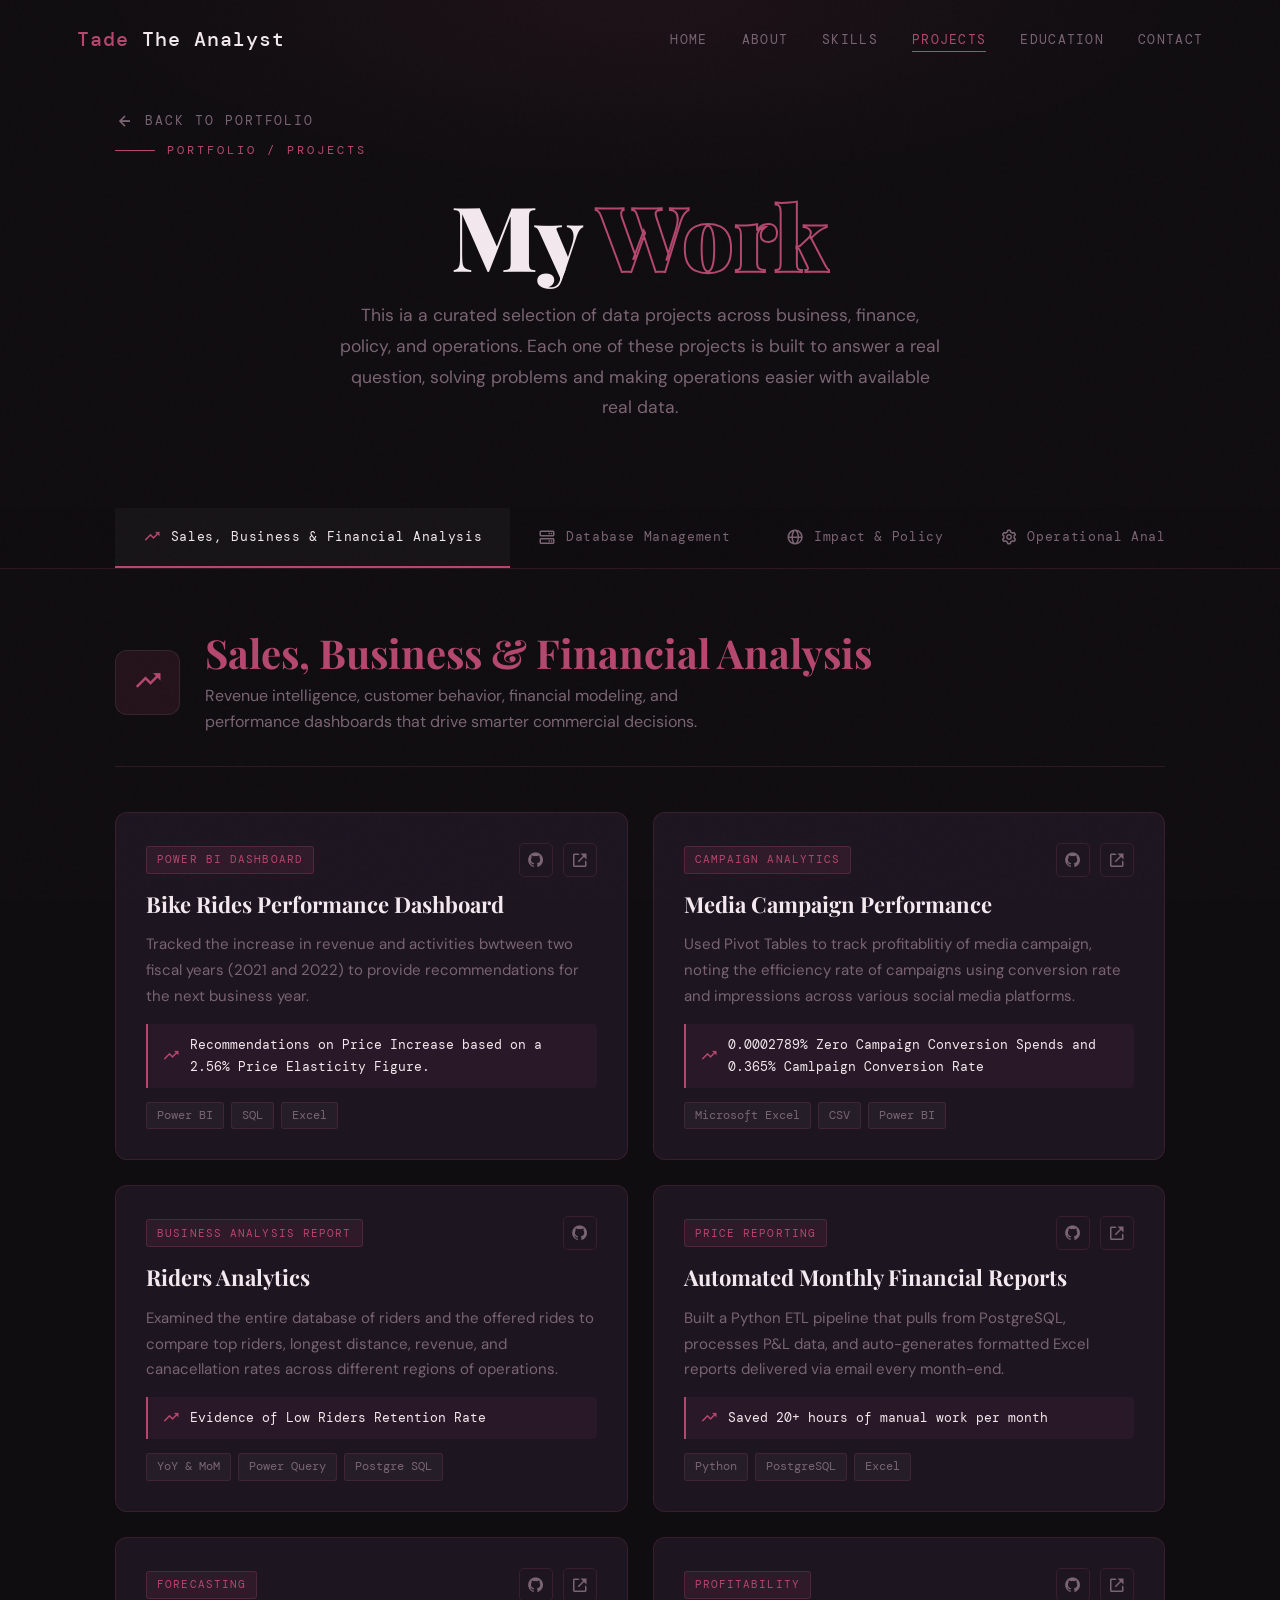
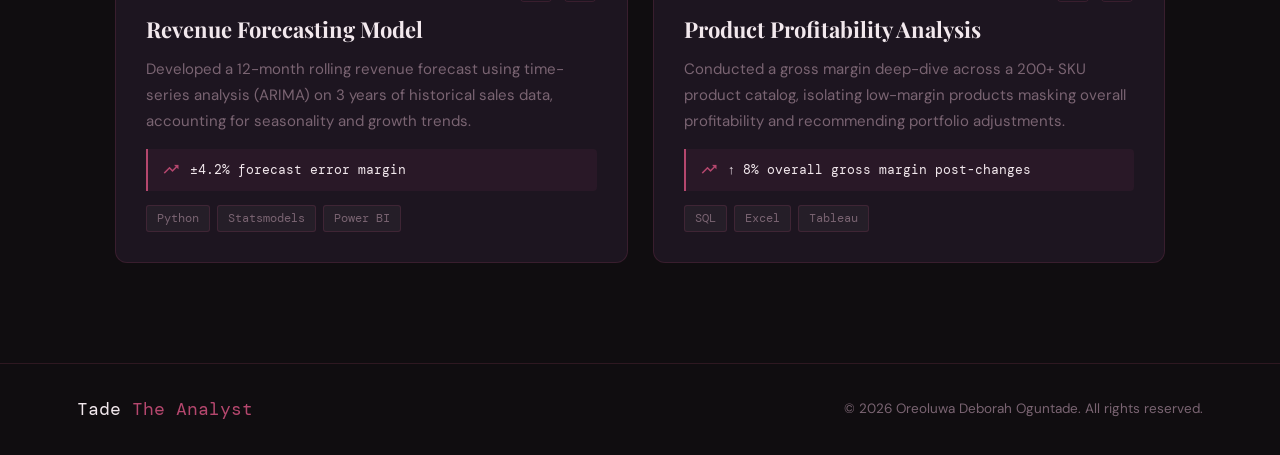
==== commit 8f86f7d9: "new" ====
--- a/projects.html
+++ b/projects.html
@@ -140,7 +140,7 @@
 
         <div class="proj-card" style="--cat-color: #b5476e;">
             <div class="proj-card-top">
-                <span class="proj-tag" style="--cat-color: #b5476e;">Automated Reporting</span>
+                <span class="proj-tag" style="--cat-color: #b5476e;">Price Reporting</span>
                 <div class="proj-card-links">
                     <a href="#" aria-label="GitHub" title="View on GitHub"><i class='bx bxl-github'></i></a>
                     <a href="#" aria-label="Live Report" title="View Live Report"><i class='bx bx-link-external'></i></a>
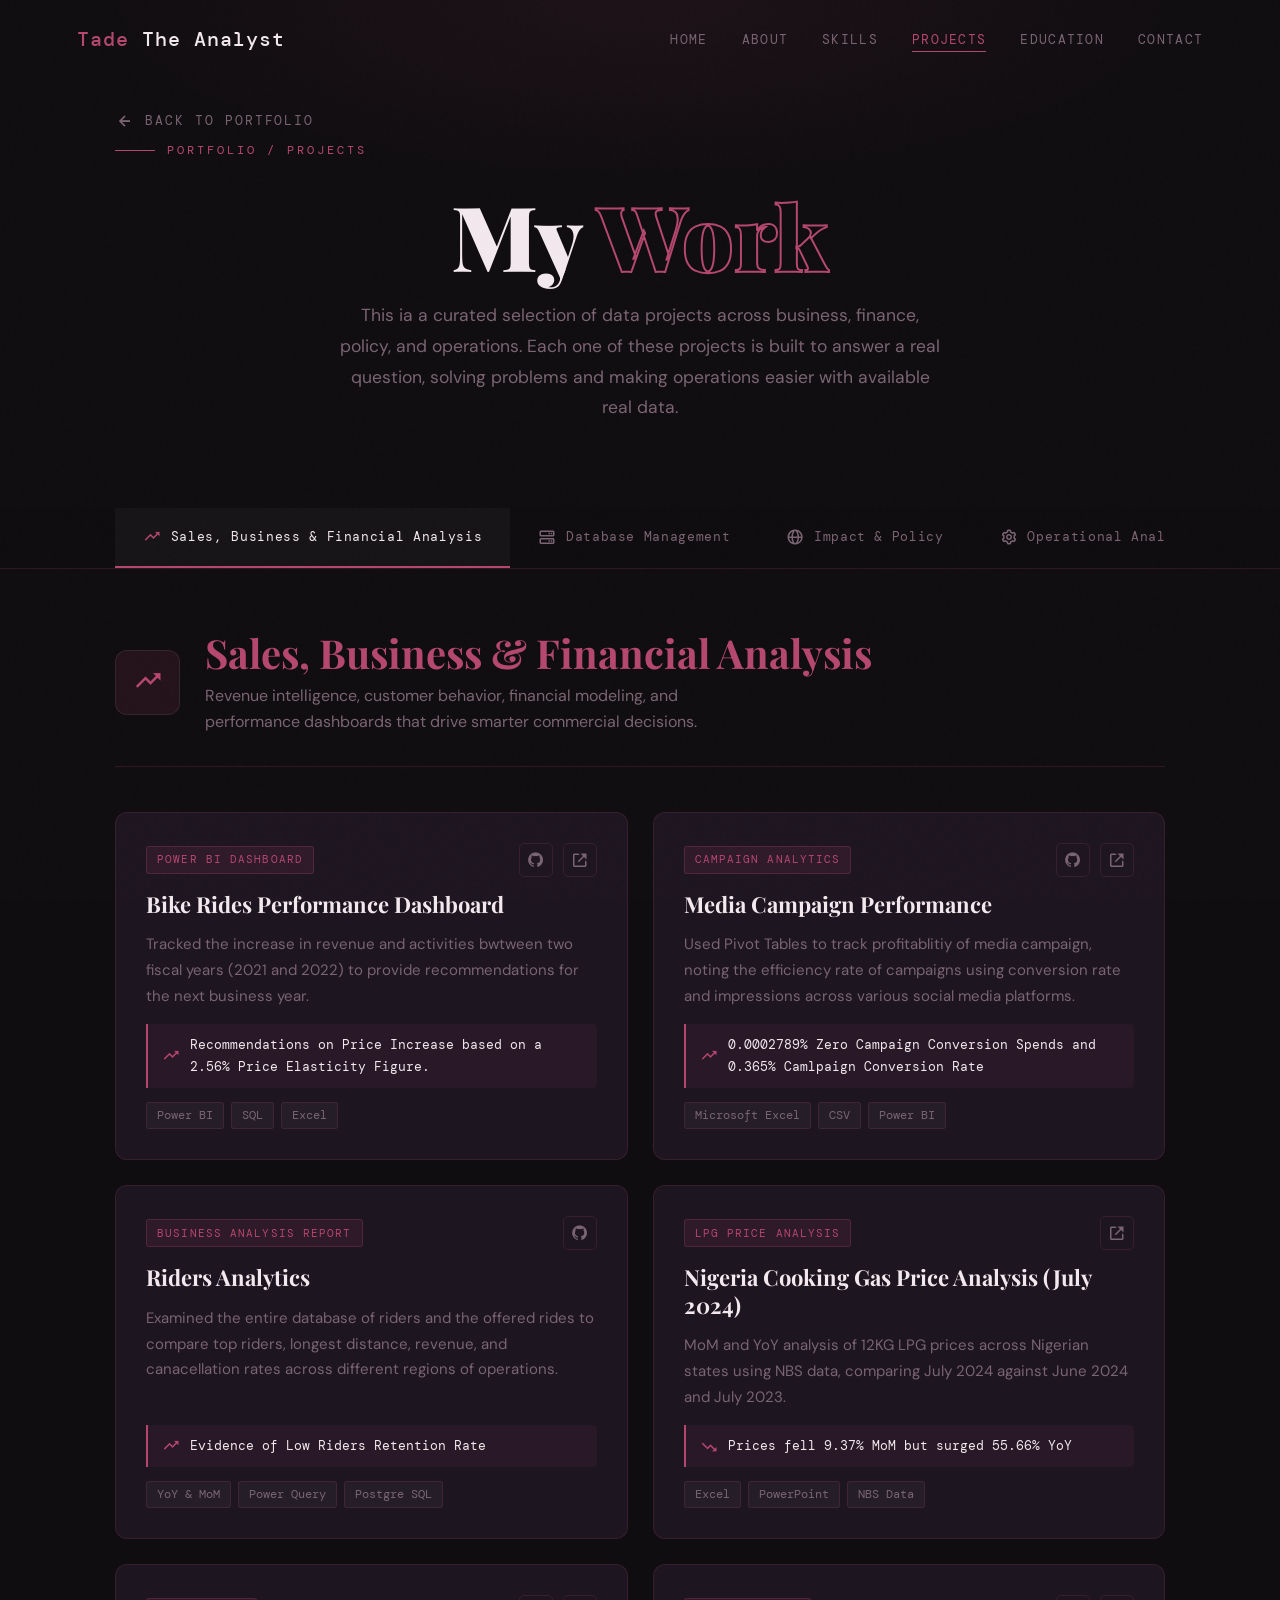
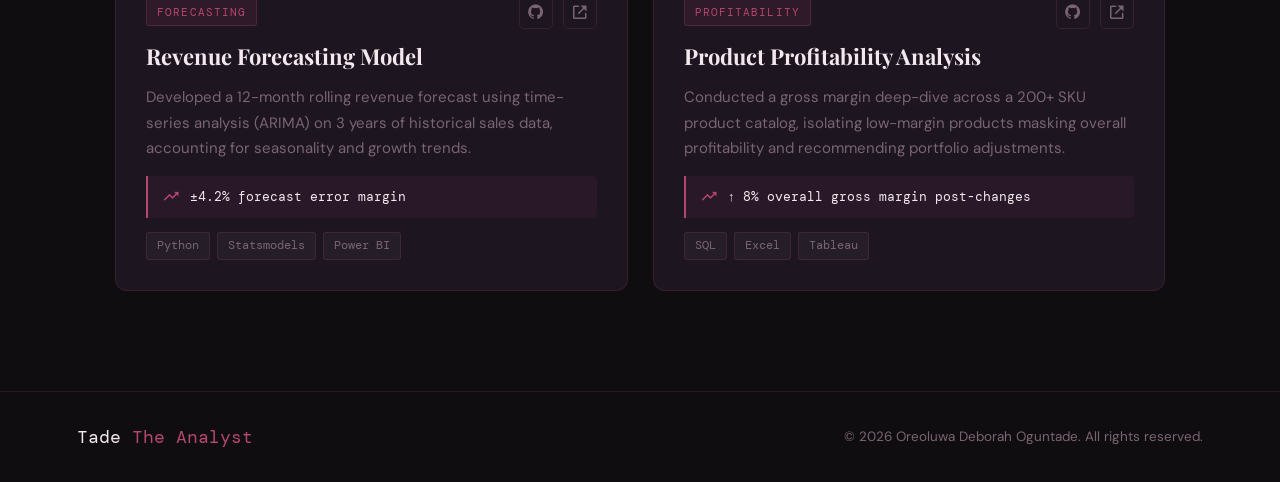
==== commit 4a71507d: "new" ====
--- a/projects.html
+++ b/projects.html
@@ -138,33 +138,36 @@
             </div>
         </div>
 
-        <div class="proj-card" style="--cat-color: #b5476e;">
-            <div class="proj-card-top">
-                <span class="proj-tag" style="--cat-color: #b5476e;">Price Reporting</span>
+        
+
+        <div class="proj-card" style="--cat-color: #b5476e;">
+            <div class="proj-card-top">
+                <span class="proj-tag" style="--cat-color: #b5476e;">LPG Price Analysis</span>
+                <div class="proj-card-links">
+                    <a href="YOUR_GOOGLE_DRIVE_LINK" aria-label="Live Report" title="View Live Report">
+                        <i class='bx bx-link-external'></i>
+                    </a>
+                </div>
+            </div>
+            <h3>Nigeria Cooking Gas Price Analysis (July 2024)</h3>
+            <p>MoM and YoY analysis of 12KG LPG prices across Nigerian states using NBS data, comparing July 2024 against June 2024 and July 2023.</p>
+            <div class="proj-metric">
+                <i class='bx bx-trending-down'></i>
+                <span>Prices fell 9.37% MoM but surged 55.66% YoY</span>
+            </div>
+            <div class="proj-tech">
+                <span>Excel</span><span>PowerPoint</span><span>NBS Data</span>
+            </div>
+        </div>
+                
+        <div class="proj-card" style="--cat-color: #b5476e;">
+            <div class="proj-card-top">
+                <span class="proj-tag" style="--cat-color: #b5476e;">Forecasting</span>
                 <div class="proj-card-links">
                     <a href="#" aria-label="GitHub" title="View on GitHub"><i class='bx bxl-github'></i></a>
                     <a href="#" aria-label="Live Report" title="View Live Report"><i class='bx bx-link-external'></i></a>
                 </div>
             </div>
-            <h3>Automated Monthly Financial Reports</h3>
-            <p>Built a Python ETL pipeline that pulls from PostgreSQL, processes P&L data, and auto-generates formatted Excel reports delivered via email every month-end.</p>
-            <div class="proj-metric">
-                <i class='bx bx-trending-up'></i>
-                <span>Saved 20+ hours of manual work per month</span>
-            </div>
-            <div class="proj-tech">
-                <span>Python</span><span>PostgreSQL</span><span>Excel</span>
-            </div>
-        </div>
-
-        <div class="proj-card" style="--cat-color: #b5476e;">
-            <div class="proj-card-top">
-                <span class="proj-tag" style="--cat-color: #b5476e;">Forecasting</span>
-                <div class="proj-card-links">
-                    <a href="#" aria-label="GitHub" title="View on GitHub"><i class='bx bxl-github'></i></a>
-                    <a href="#" aria-label="Live Report" title="View Live Report"><i class='bx bx-link-external'></i></a>
-                </div>
-            </div>
             <h3>Revenue Forecasting Model</h3>
             <p>Developed a 12-month rolling revenue forecast using time-series analysis (ARIMA) on 3 years of historical sales data, accounting for seasonality and growth trends.</p>
             <div class="proj-metric">
@@ -175,6 +178,9 @@
                 <span>Python</span><span>Statsmodels</span><span>Power BI</span>
             </div>
         </div>
+
+
+
 
         <div class="proj-card" style="--cat-color: #b5476e;">
             <div class="proj-card-top">
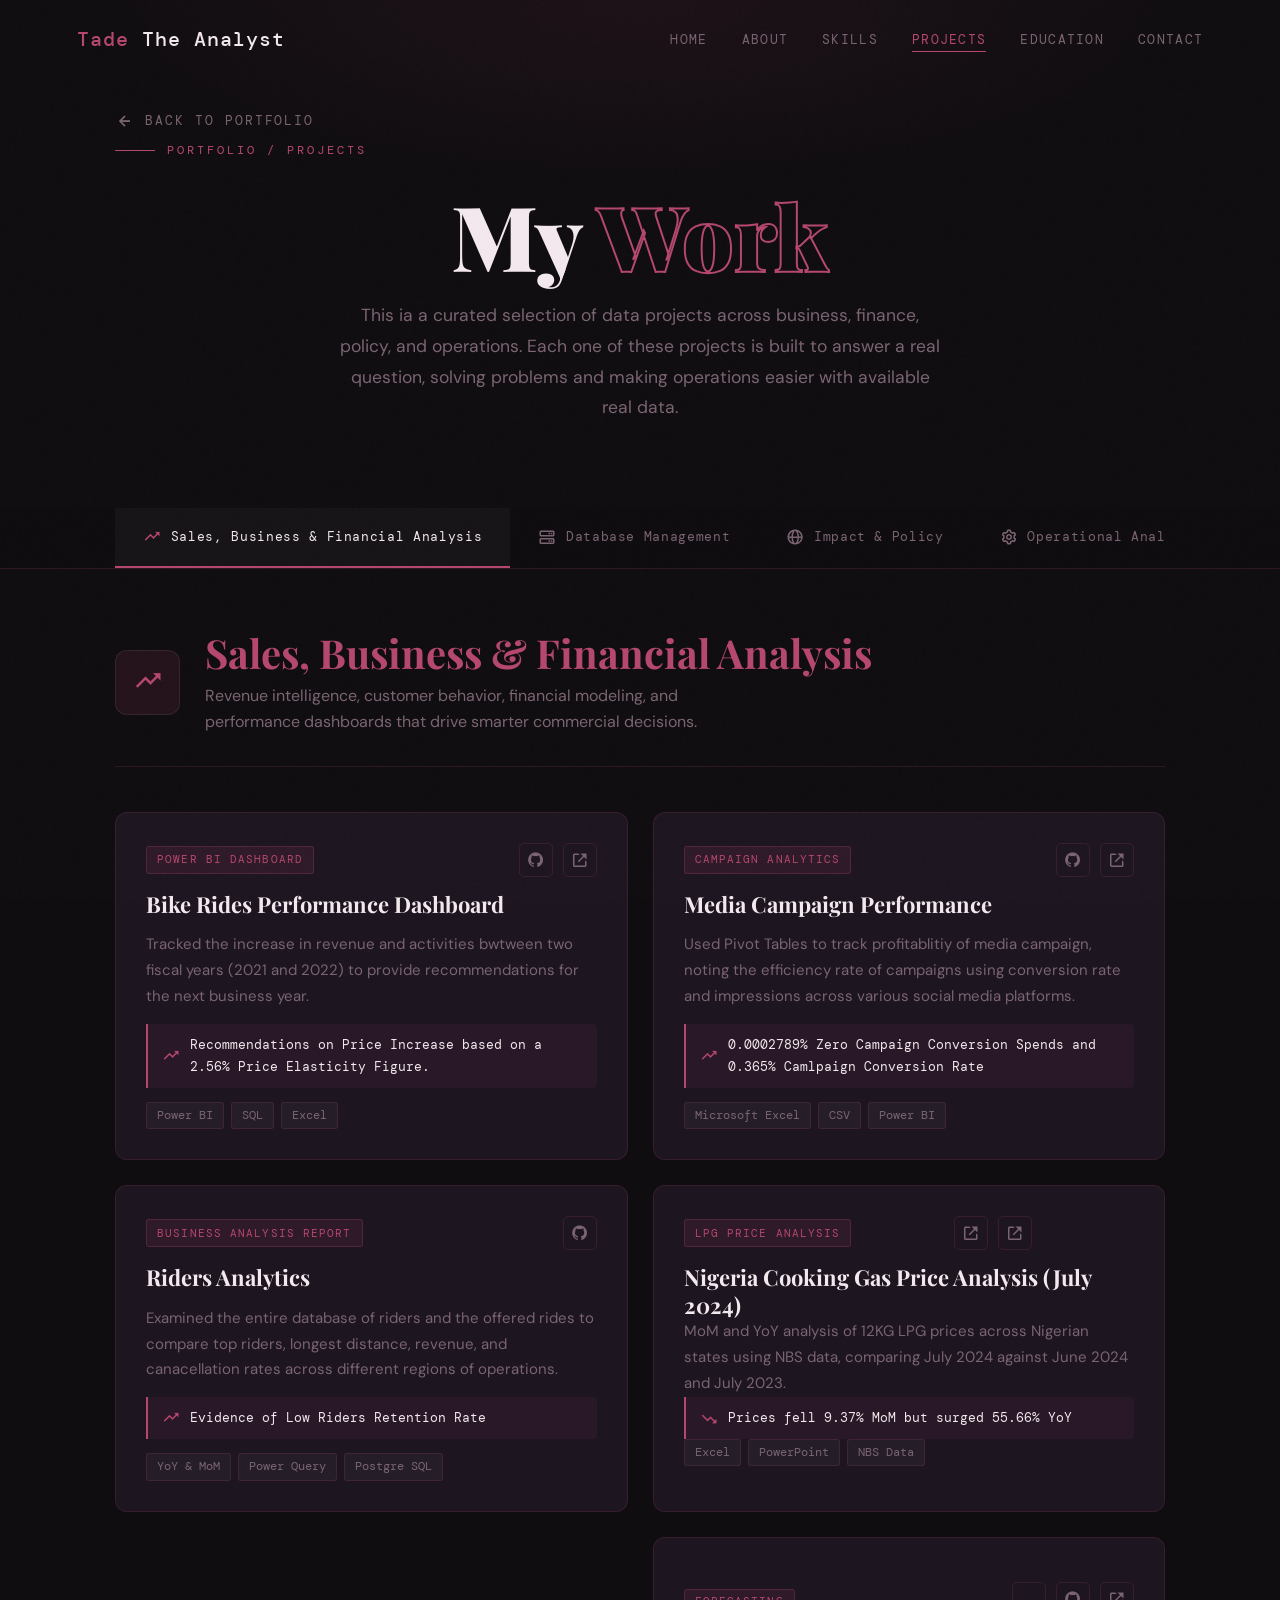
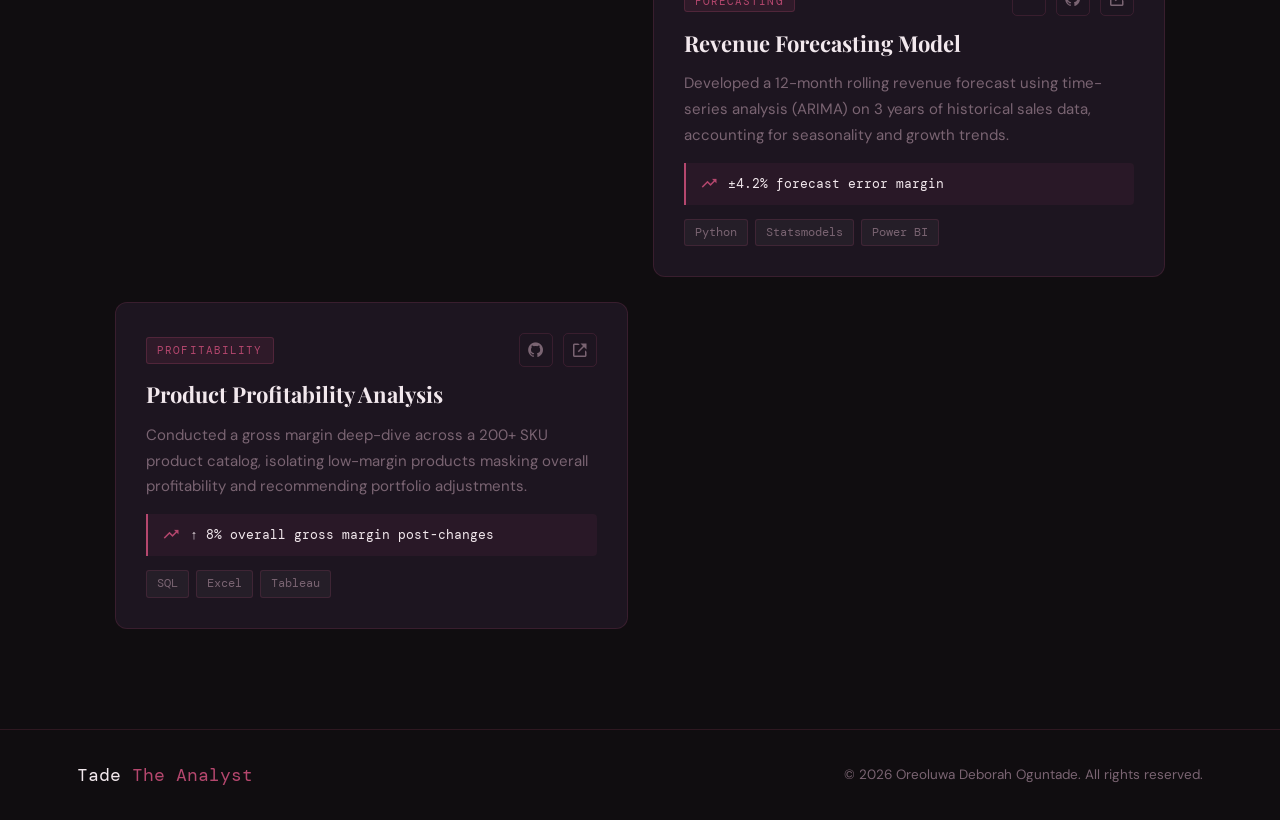
==== commit f045478f: "new" ====
--- a/projects.html
+++ b/projects.html
@@ -144,9 +144,11 @@
             <div class="proj-card-top">
                 <span class="proj-tag" style="--cat-color: #b5476e;">LPG Price Analysis</span>
                 <div class="proj-card-links">
-                    <a href="YOUR_GOOGLE_DRIVE_LINK" aria-label="Live Report" title="View Live Report">
+                    <a href="https://1drv.ms/p/c/1d88d4017c7c90be/IQBEPZwot32vS4iqCBkWWOudAT_qdebW6hMfqxwMiThFCx0?e=FeT69w" aria-label="Live Report" title="View Live Report">
                         <i class='bx bx-link-external'></i>
                     </a>
+                    <a href="https://1drv.ms/x/c/1d88d4017c7c90be/IQDFWcwl9nSFQqH7vblPwOrrAYFkFWlzTrt1LDLgA2CW4h0?e=FaluLM" aria-label="Live Report" title="View Live Report">
+                        <i class='bx bx-link-external'></i>
                 </div>
             </div>
             <h3>Nigeria Cooking Gas Price Analysis (July 2024)</h3>
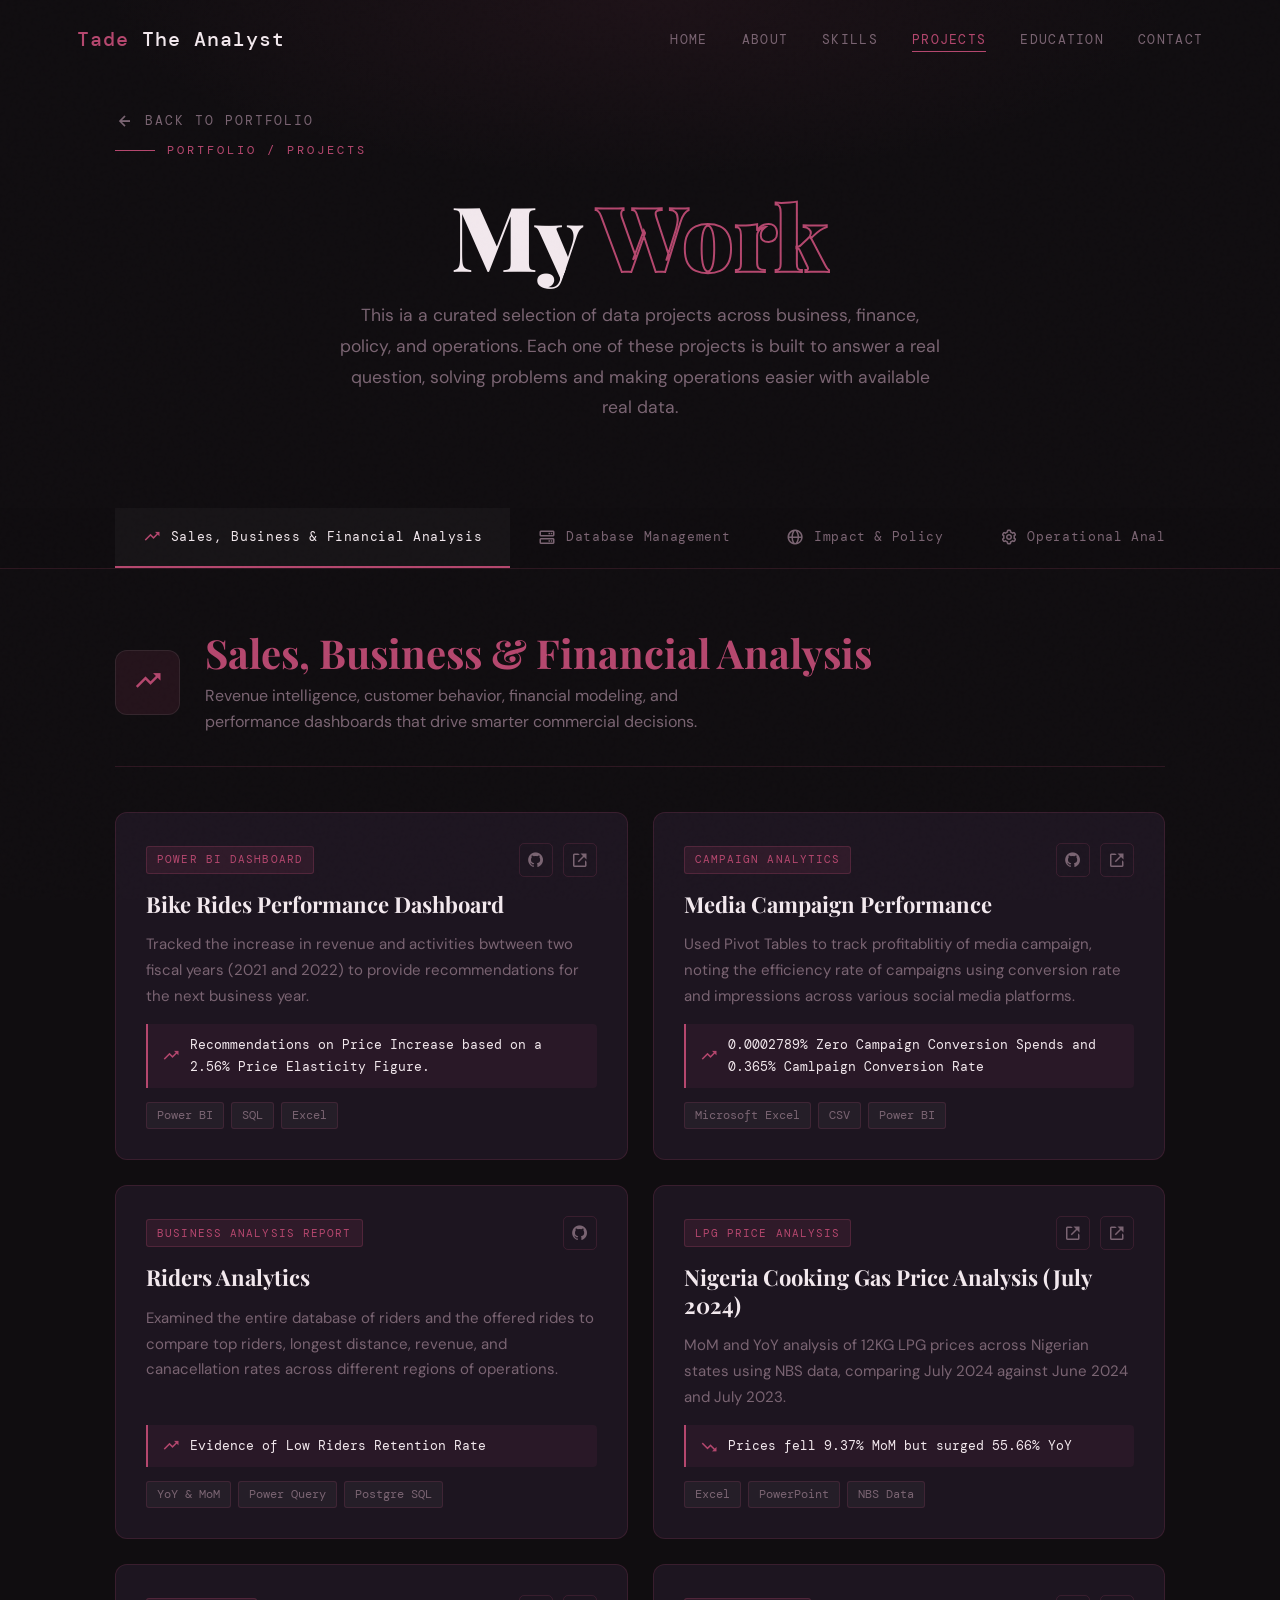
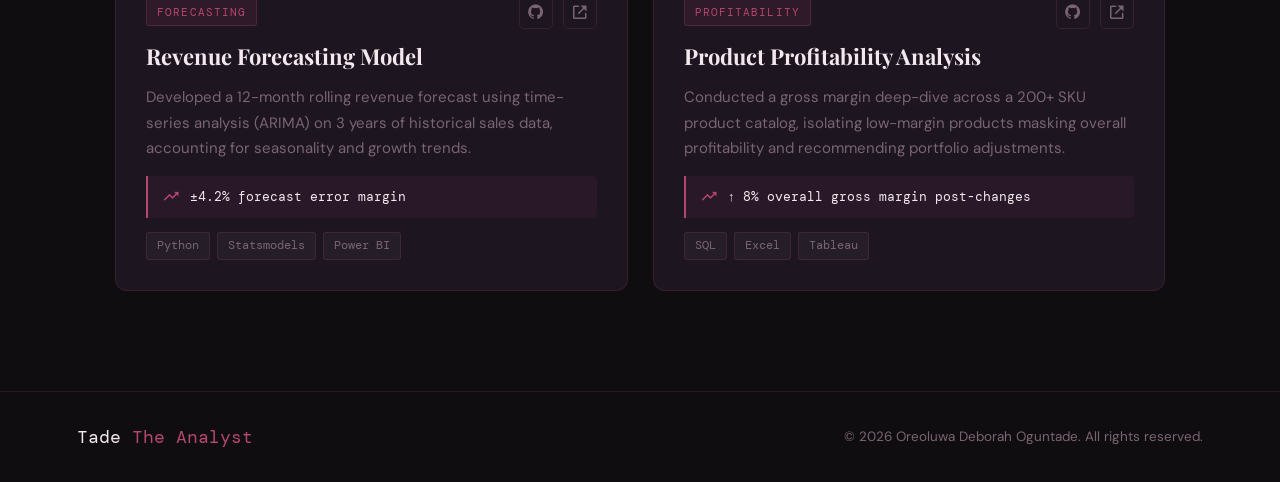
==== commit 819c5862: "new" ====
--- a/projects.html
+++ b/projects.html
@@ -144,11 +144,8 @@
             <div class="proj-card-top">
                 <span class="proj-tag" style="--cat-color: #b5476e;">LPG Price Analysis</span>
                 <div class="proj-card-links">
-                    <a href="https://1drv.ms/p/c/1d88d4017c7c90be/IQBEPZwot32vS4iqCBkWWOudAT_qdebW6hMfqxwMiThFCx0?e=FeT69w" aria-label="Live Report" title="View Live Report">
-                        <i class='bx bx-link-external'></i>
-                    </a>
-                    <a href="https://1drv.ms/x/c/1d88d4017c7c90be/IQDFWcwl9nSFQqH7vblPwOrrAYFkFWlzTrt1LDLgA2CW4h0?e=FaluLM" aria-label="Live Report" title="View Live Report">
-                        <i class='bx bx-link-external'></i>
+                    <a href="https://1drv.ms/p/c/1d88d4017c7c90be/IQBEPZwot32vS4iqCBkWWOudAT_qdebW6hMfqxwMiThFCx0?e=FeT69w" aria-label="Live Report" title="View Live Report"> <i class='bx bx-link-external'></i></a>
+                    <a href="https://1drv.ms/x/c/1d88d4017c7c90be/IQDFWcwl9nSFQqH7vblPwOrrAYFkFWlzTrt1LDLgA2CW4h0?e=FaluLM" aria-label="Live Report" title="View Live Report"><i class='bx bx-link-external'></i> </a>
                 </div>
             </div>
             <h3>Nigeria Cooking Gas Price Analysis (July 2024)</h3>
--- a/style.css
+++ b/style.css
@@ -236,7 +236,7 @@
 
 .btn-primary {
     background: var(--main-color);
-    color: var(--bg-color);
+    color: var(--white);
     border: 1.5px solid var(--main-color);
 }
 .btn-primary::before { background: var(--main-light); }
@@ -244,7 +244,7 @@
 
 .btn-outline {
     background: transparent;
-    color: var(--main-color);
+    color: var(--white);
     border: 1.5px solid var(--main-color);
 }
 .btn-outline::before { background: var(--main-color); }
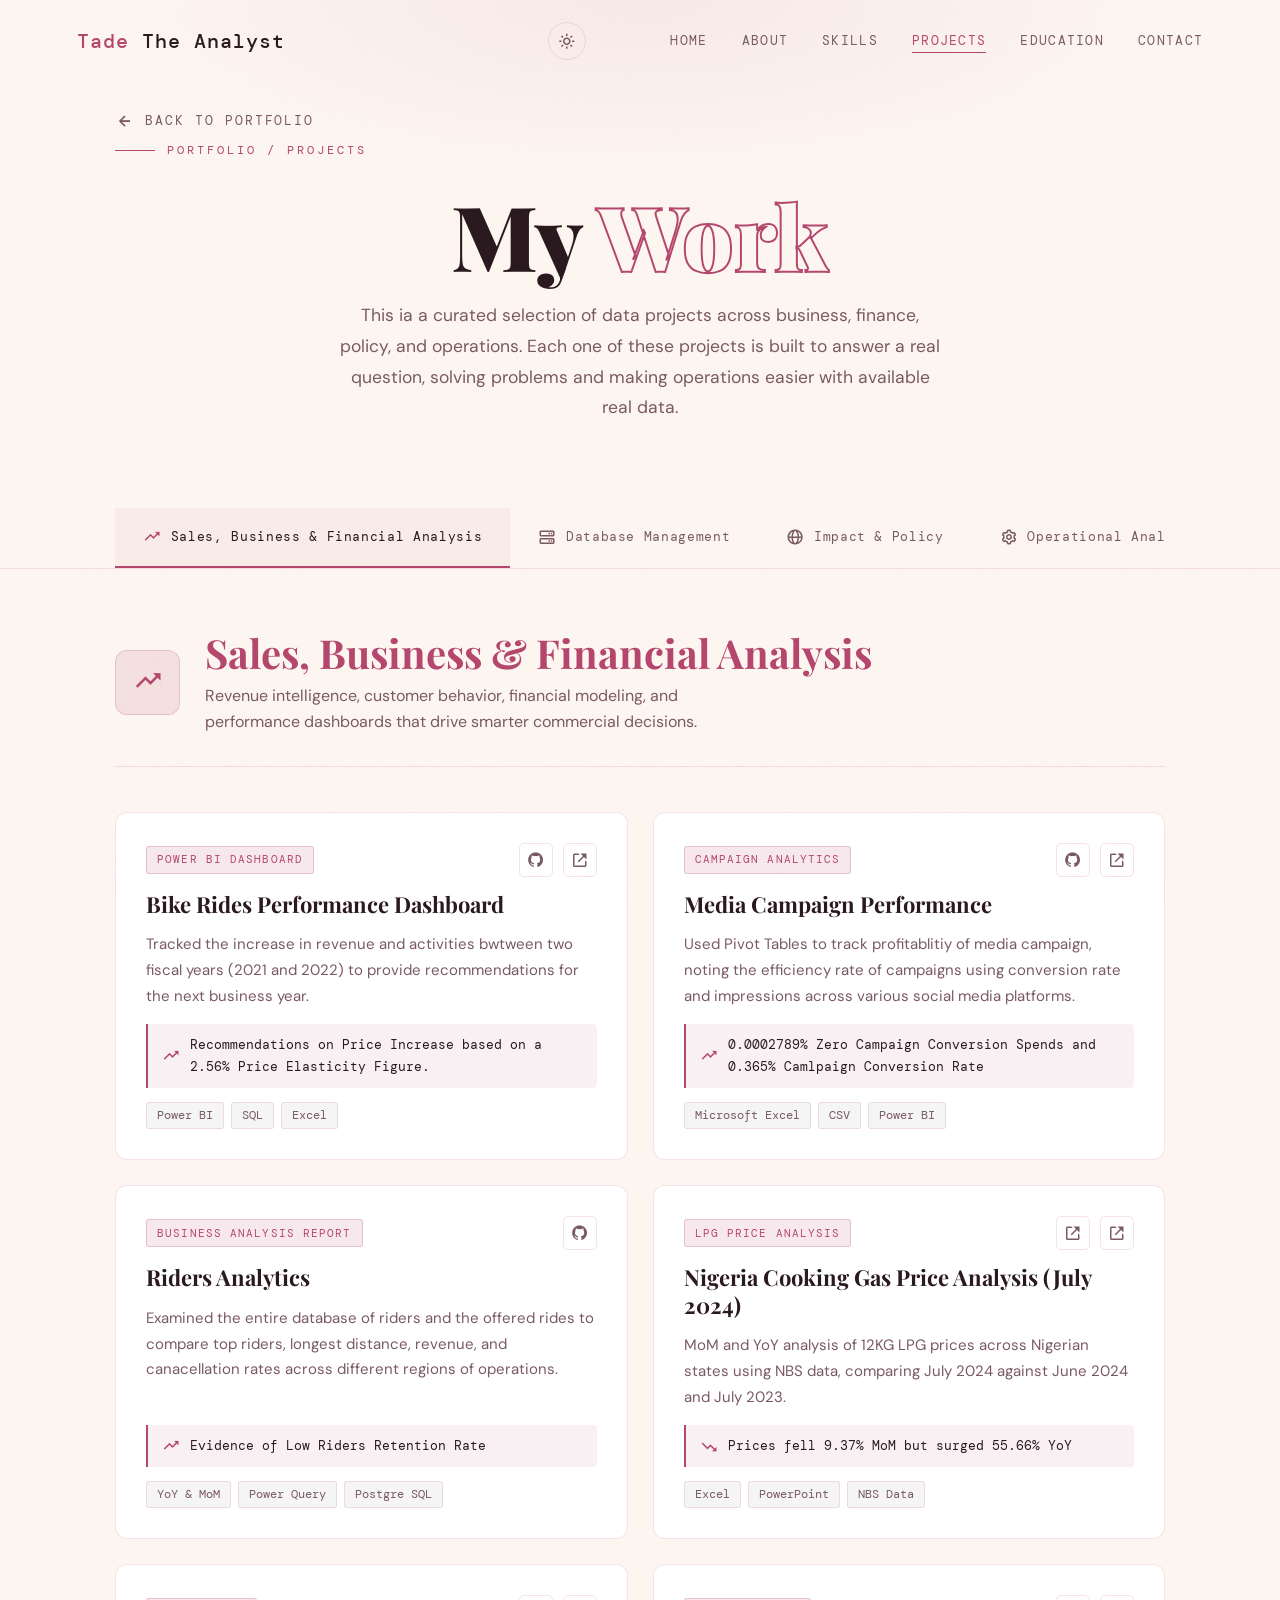
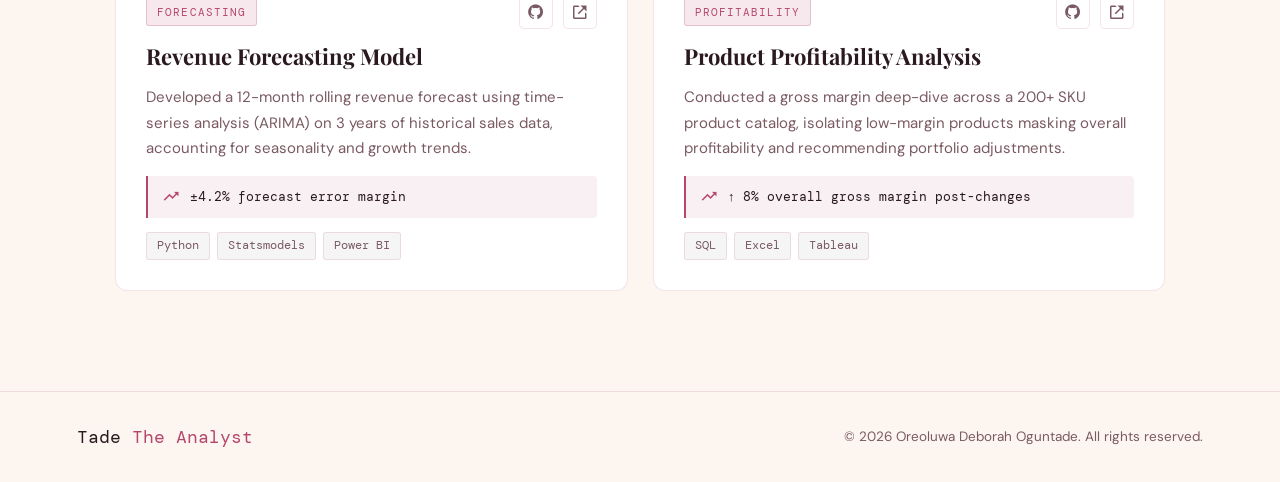
==== commit 268a3642: "light mode" ====
--- a/projects.html
+++ b/projects.html
@@ -20,6 +20,8 @@
         <a href="index.html" class="logo"><span>Tade </span>The Analyst</a>
         <div class="bx bx-menu" id="menu-icon"></div>
         <nav class="navbar" id="navbar">
+            <button class="theme-toggle" id="themeToggle" aria-label="Toggle theme"> <i class='bx bx-moon'></i>
+            </button>
             <a href="index.html#home">Home</a>
             <a href="index.html#about">About</a>
             <a href="index.html#skills">Skills</a>
--- a/style.css
+++ b/style.css
@@ -1121,3 +1121,102 @@
     .btn-box { flex-direction: column; }
     .btn { width: 100%; justify-content: center; }
 }
+
+
+/* ===================== LIGHT MODE ===================== */
+body.light-mode {
+    --bg-color: #fdf6f0;
+    --bg-2: #f5ece6;
+    --bg-card: #ffffff;
+    --text-color: #2a1a1f;
+    --text-muted: #7a5a62;
+    --white: #2a1a1f;
+    --border: rgba(181, 71, 110, 0.15);
+    --border-hover: rgba(181, 71, 110, 0.4);
+}
+
+body.light-mode .header.scrolled {
+    background: rgba(253, 246, 240, 0.92);
+}
+
+body.light-mode .noise {
+    opacity: 0.15;
+}
+
+body.light-mode .home {
+    background: radial-gradient(ellipse 70% 60% at 70% 50%, rgba(181, 71, 110, 0.07) 0%, transparent 70%);
+}
+
+body.light-mode .visual-card {
+    box-shadow: 0 25px 60px rgba(181, 71, 110, 0.1);
+}
+
+body.light-mode .floating-badge {
+    box-shadow: 0 8px 24px rgba(181, 71, 110, 0.1);
+}
+
+body.light-mode .skill-card:hover {
+    box-shadow: 0 15px 40px rgba(181, 71, 110, 0.12);
+}
+
+body.light-mode .proj-card:hover {
+    box-shadow: 0 20px 50px rgba(181, 71, 110, 0.12);
+}
+
+body.light-mode .proj-tech span {
+    background: rgba(0, 0, 0, 0.04);
+}
+
+body.light-mode .home_content h1 {
+    color: #2a1a1f;
+}
+
+body.light-mode .btn-primary {
+    color: #ffffff;
+}
+
+body.light-mode .btn-primary:hover {
+    color: #ffffff;
+}
+
+/* Light mode toggle icon */
+body.light-mode .theme-toggle .bx-moon::before {
+    content: "\ec34";
+}
+
+@media (prefers-color-scheme: light) {
+    :root {
+        --bg-color: #fdf6f0;
+        --bg-2: #f5ece6;
+        --bg-card: #ffffff;
+        --text-color: #2a1a1f;
+        --text-muted: #7a5a62;
+        --white: #2a1a1f;
+        --border: rgba(181, 71, 110, 0.15);
+        --border-hover: rgba(181, 71, 110, 0.4);
+    }
+}
+
+.theme-toggle {
+    background: transparent;
+    border: 1px solid var(--border);
+    color: var(--text-muted);
+    width: 3.8rem;
+    height: 3.8rem;
+    border-radius: 50%;
+    display: inline-flex;
+    align-items: center;
+    justify-content: center;
+    font-size: 1.8rem;
+    cursor: pointer;
+    margin-left: 2rem;
+    margin-right: 5rem;
+    vertical-align: middle;
+    transition: all var(--transition);
+    flex-shrink: 0;
+}
+
+.theme-toggle:hover {
+    color: var(--main-color);
+    border-color: var(--main-color);
+}
--- a/projects.css
+++ b/projects.css
@@ -329,3 +329,45 @@
     .tab span { display: none; }
     .proj-hero-title { font-size: 5rem; }
 }
+
+
+
+/* ---- Light Mode Overrides ---- */
+body.light-mode .tabs-wrapper {
+    background: rgba(253, 246, 240, 0.92);
+}
+
+body.light-mode .tab.active {
+    color: #2a1a1f;
+    background: rgba(181, 71, 110, 0.06);
+}
+
+body.light-mode .tab:hover:not(.active) {
+    color: #2a1a1f;
+    background: rgba(181, 71, 110, 0.04);
+}
+
+body.light-mode .proj-card:hover {
+    border-color: rgba(181, 71, 110, 0.3);
+    box-shadow: 0 20px 50px rgba(181, 71, 110, 0.12);
+}
+
+body.light-mode .proj-card h3 {
+    color: #2a1a1f;
+}
+
+body.light-mode .proj-metric {
+    color: #2a1a1f;
+}
+
+body.light-mode .proj-tech span {
+    background: rgba(0, 0, 0, 0.04);
+}
+
+body.light-mode .cat-icon {
+    border-color: rgba(181, 71, 110, 0.2);
+}
+
+body.light-mode .proj-hero-title {
+    color: #2a1a1f;
+}
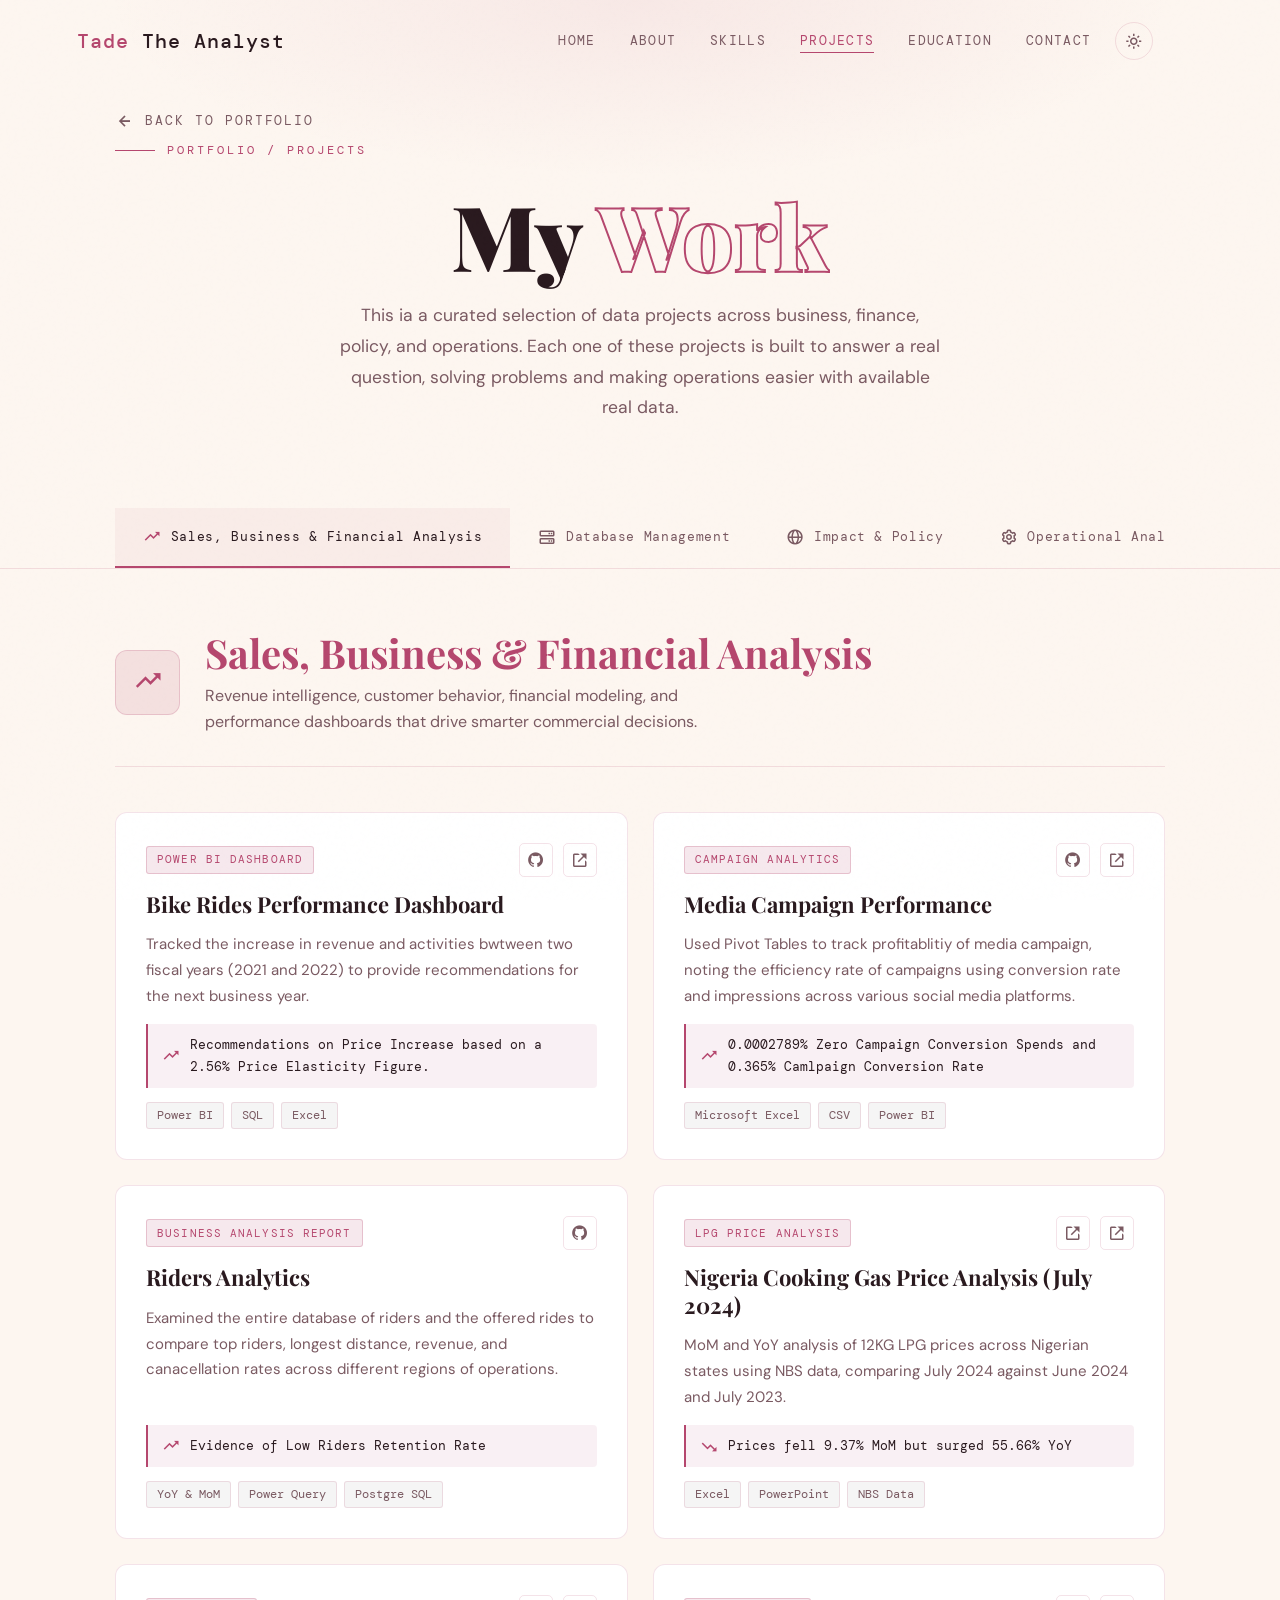
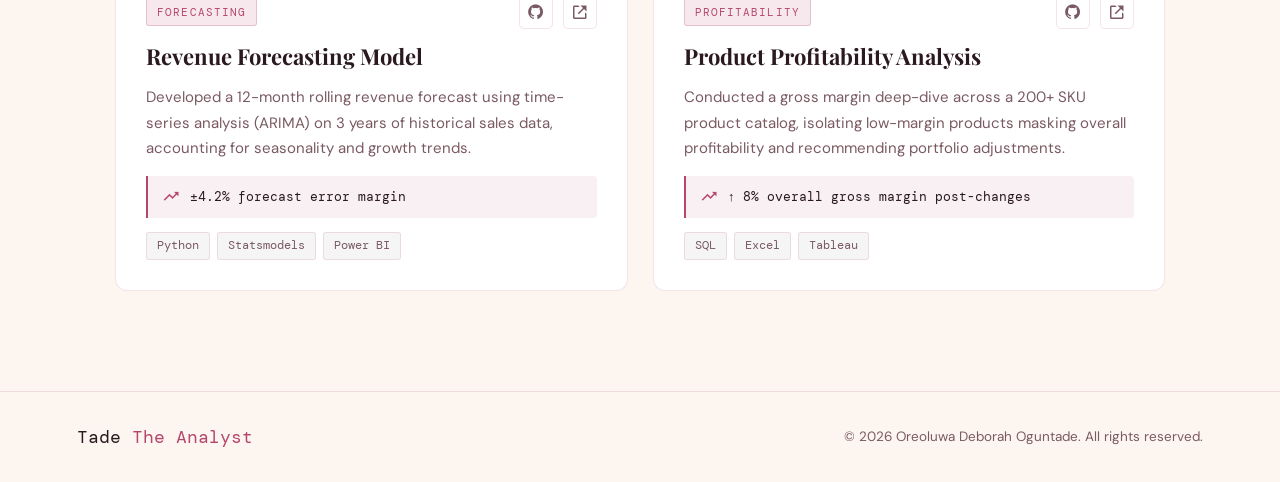
==== commit f4f7d449: "Fixed Personal Links" ====
--- a/projects.html
+++ b/projects.html
@@ -20,14 +20,14 @@
         <a href="index.html" class="logo"><span>Tade </span>The Analyst</a>
         <div class="bx bx-menu" id="menu-icon"></div>
         <nav class="navbar" id="navbar">
-            <button class="theme-toggle" id="themeToggle" aria-label="Toggle theme"> <i class='bx bx-moon'></i>
-            </button>
             <a href="index.html#home">Home</a>
             <a href="index.html#about">About</a>
             <a href="index.html#skills">Skills</a>
             <a href="projects.html" class="active">Projects</a>
             <a href="index.html#education">Education</a>
             <a href="index.html#contact">Contact</a>
+            <button class="theme-toggle" id="themeToggle" aria-label="Toggle theme"> <i class='bx bx-moon'></i>
+            </button>
         </nav>
     </header>
 
--- a/style.css
+++ b/style.css
@@ -1196,7 +1196,7 @@
         --border-hover: rgba(181, 71, 110, 0.4);
     }
 }
-
+/*For lightmode toggle*/
 .theme-toggle {
     background: transparent;
     border: 1px solid var(--border);
